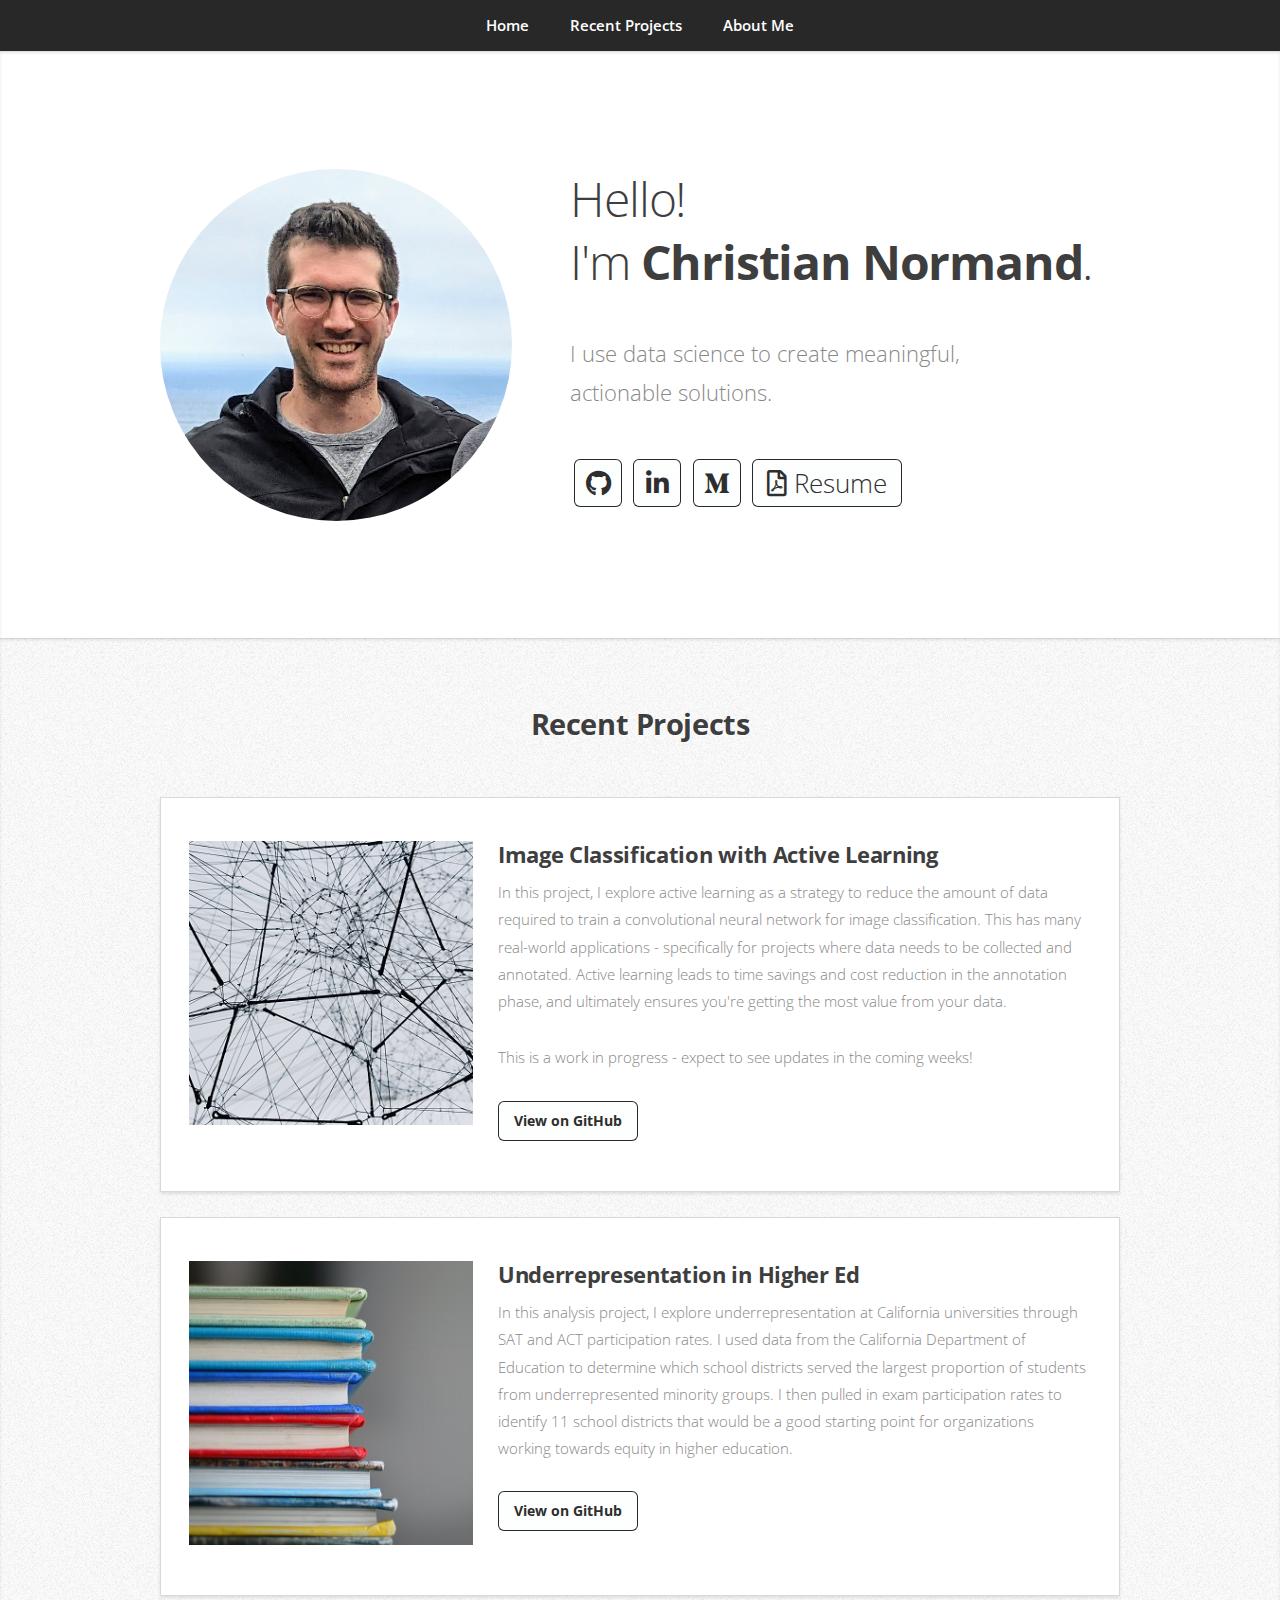
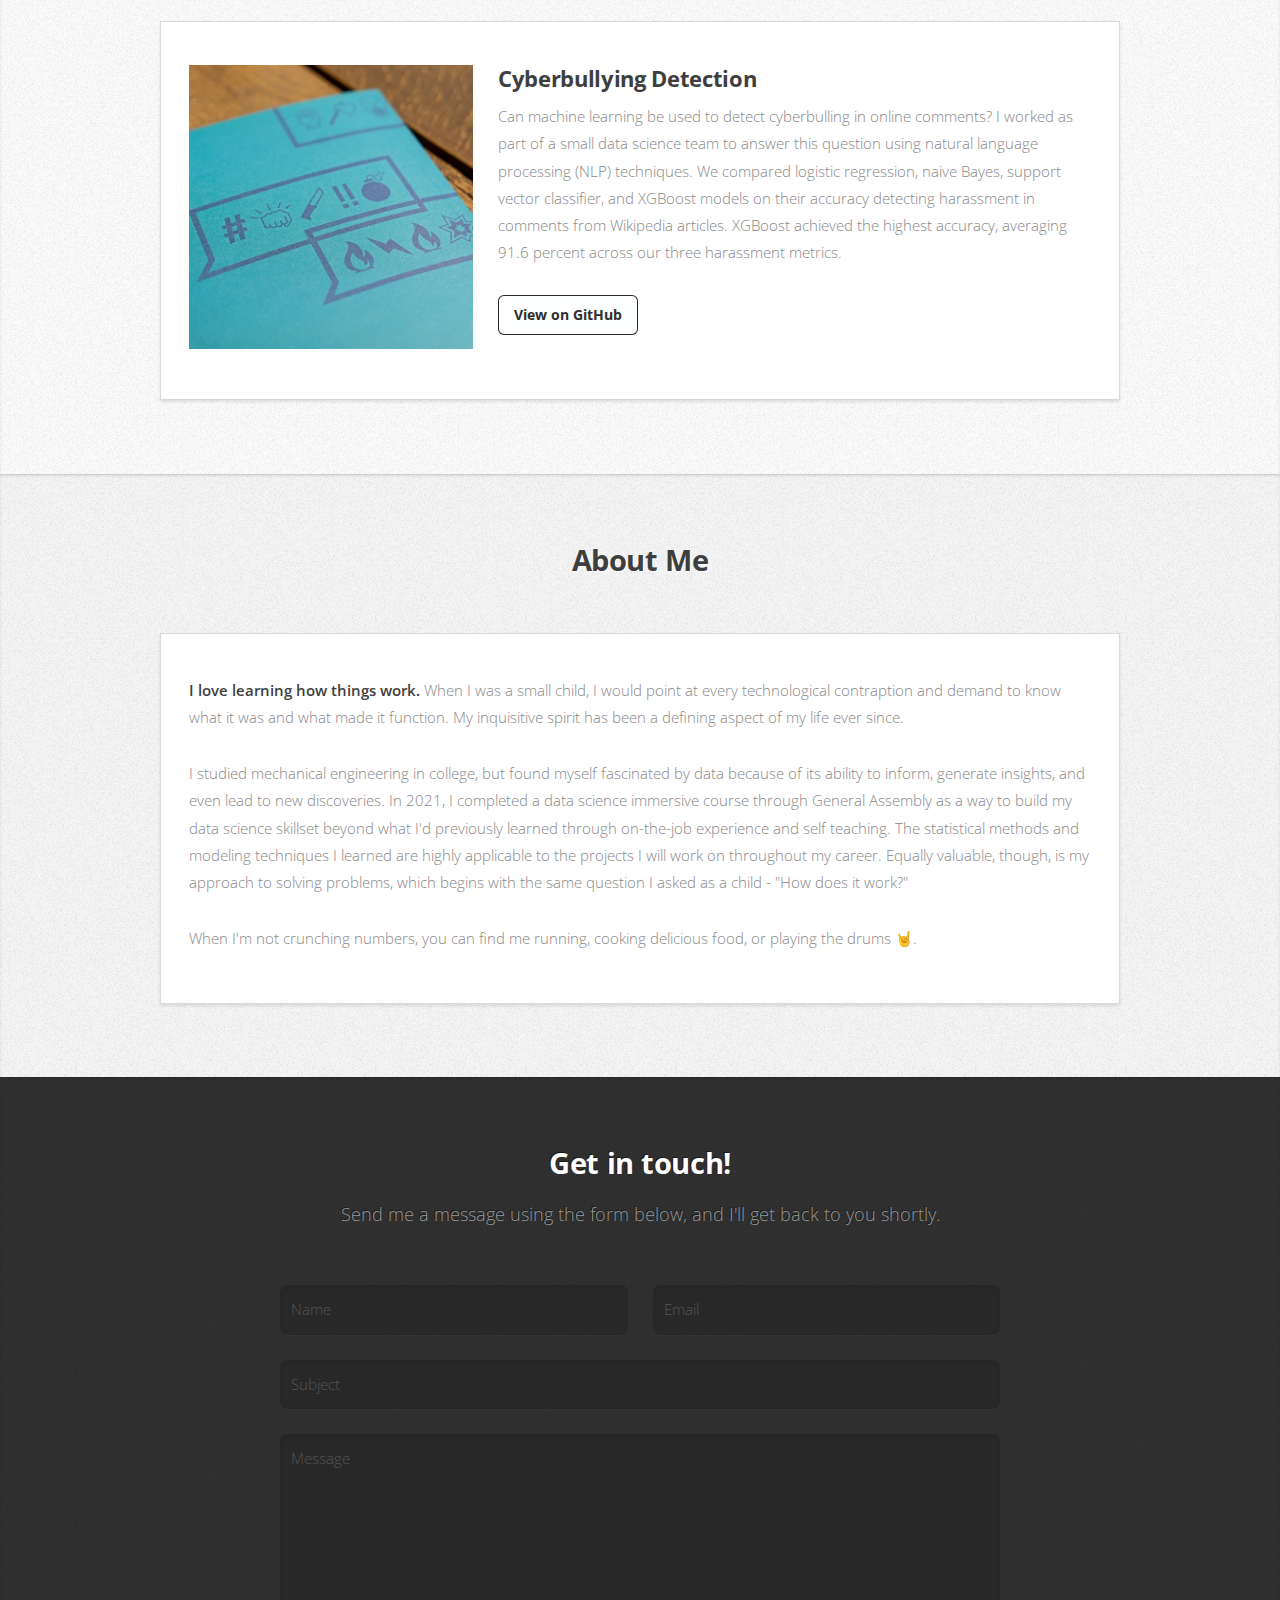
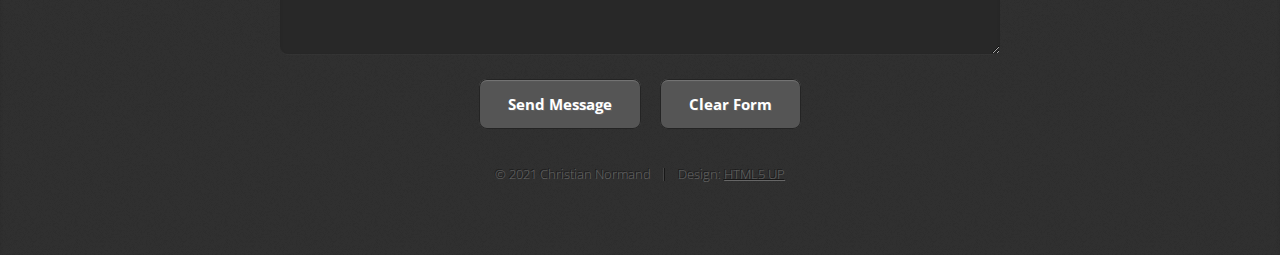
==== index.html @ b6decac0 "fixing link to cyberbullying project" ====
<!DOCTYPE HTML>
<!--
	Miniport by HTML5 UP
	html5up.net | @ajlkn
	Free for personal and commercial use under the CCA 3.0 license (html5up.net/license)
-->
<html>
	<head>
		<title>Welcome! - Christian Normand</title>
		<meta charset="utf-8" />
		<meta name="viewport" content="width=device-width, initial-scale=1, user-scalable=no" />
		<link rel="stylesheet" href="assets/css/main.css" />
	</head>
	<body class="is-preload">

		<!-- Nav -->
			<nav id="nav">
				<ul class="container">
					<li><a href="#top">Home</a></li>
					<li><a href="#work">Recent Projects</a></li>
					<li><a href="#about">About Me</a></li>
					<!-- <li><a href="#contact">Contact</a></li> -->
				</ul>
			</nav>

		<!-- Home -->
			<article id="top" class="wrapper style1">
				<div class="container">
					<div class="row">
						<div class="col-4 col-5-large col-12-medium">
							<span class="image fit"><img src="images/profile_pic.jpg" alt="profile picture" /></span>
						</div>
						<div class="col-8 col-7-large col-12-medium">
							<header>
								<h1>Hello!</h1>
								<h1>I'm <strong>Christian Normand</strong>.</h1>
							</header>
							<p>I use data science to create
								meaningful,<br>actionable solutions.
							</p>
							<ul class="social">
								<li><a href="https://github.com/ctnormand1" target="_blank" class="icon brands fa-github"><span class="label">GitHub</span></a></li>
								<li><a href="https://www.linkedin.com/in/cnormand/" target="_blank" class="icon brands fa-linkedin-in"><span class="label">LinkedIn</span></a></li>
								<li><a href="https://medium.com/@ctnormand1" target="_blank" class="icon brands fa-medium-m"><span class="label">medium</span></a></li>
								<li><a href="https://ctnormand1.github.io/resume.pdf" target="_blank" class="button2" style="width: 150px"><i class="far fa-file-pdf"></i> Resume</a></li>
							</ul>
						</div>
					</div>
				</div>
			</article>

		<!-- Work -->



			<article id="work" class="wrapper style2">
				<div class="container">
					<header>
						<h2>Recent Projects</h2>
					</header>

					<div class="row aln-center">

						<div class="col-12 col-12-medium col-12-small">
							<section class="box style1">
								<div class="row">
									<div class="col-4 col-4-large col-4-medium col-12-small">
										<span class="image fit"><img src="images/metal_network.jpg" alt="network" /></span>
									</div>
									<div class="col-8 col-8-large col-8-medium col-12-small" style="text-align: left;">
										<h3>Image Classification with Active Learning</h3>

										<p>
											In this project, I explore active learning as a strategy
											to reduce the amount of data required to train a
											convolutional neural network for image classification.
											This has many real-world applications - specifically
											for projects where data needs to be collected and
											annotated. Active learning leads to time savings and
											cost reduction in the annotation phase, and ultimately
											ensures you're getting the most value from your data.
										</p>
										<p>
											This is a work in progress - expect to see updates in
											the coming weeks!
										</p>
										<a href="https://github.com/ctnormand1/active_learning_demonstration" target="_blank" class="button3">
											View on GitHub
										</a>
									</div>
								</div>
							</section>
						</div>

						<div class="col-12 col-12-medium col-12-small">
							<section class="box style1">
								<div class="row">
									<div class="col-4 col-4-large col-4-medium col-12-small">
										<span class="image fit"><img src="images/books.jpg" alt="books" /></span>
									</div>
									<div class="col-8 col-8-large col-8-medium col-12-small" style="text-align: left;">
										<h3>Underrepresentation in Higher Ed</h3>
										<p>
											In this analysis project, I explore underrepresentation
											at California universities through SAT and ACT participation
											rates. I used data from the California Department of Education
											to determine which school districts served the largest
											proportion of students from underrepresented minority
											groups. I then pulled in exam participation rates to identify
											11 school districts that would be a good starting point for
											organizations working towards equity in higher education.
										</p>
										<a href="https://github.com/ctnormand1/standardized_test_analysis" target="_blank" class="button3">
											View on GitHub
										</a>
									</div>
								</div>
							</section>
						</div>

						<div class="col-12 col-12-medium col-12-small">
							<section class="box style1">
								<div class="row">
									<div class="col-4 col-4-large col-4-medium col-12-small">
										<span class="image fit"><img src="images/cyber_bullying.jpg" alt="cyberbullying" /></span>
									</div>
									<div class="col-8 col-8-large col-8-medium col-12-small" style="text-align: left;">
										<h3>Cyberbullying Detection</h3>
										<p>
											Can machine learning be used to detect cyberbulling
											in online comments? I worked as part of
											a small data science team to answer this question using
											natural language processing (NLP) techniques. We
											compared logistic regression, naive Bayes, support
											vector classifier, and XGBoost models on their
											accuracy detecting harassment in comments
											from Wikipedia articles. XGBoost achieved the highest
											accuracy, averaging 91.6 percent across our three
											harassment metrics.
										</p>
										<a href="https://github.com/ctnormand1/cyber_bullying_detection" target="_blank" class="button3">
											View on GitHub
										</a>
									</div>
								</div>
							</section>
						</div>

					</div>
			</article>

		<!-- Portfolio -->
			<article id="about" class="wrapper style3">
				<div class="container">
					<header>
						<h2>About Me</h2>
					</header>
					<div class="row aln-center">
						<div class="col-12 col-12-medium col-12-small">
							<section class="box style1">
								<p style="text-align: left">
									<strong>I love learning how things work.</strong> When I was a small child, I
									would point at every technological contraption and demand to
									know what it was and what made it function. My inquisitive
									spirit has been a defining aspect of my life ever since.
								</p>
								<p style="text-align: left">
									I
									studied mechanical engineering in college, but found myself
									fascinated by data because of its ability to inform, generate
									insights, and even lead to new discoveries. In 2021,
									I completed a data science immersive course through General
									Assembly as a way to build my data science skillset
									beyond what I'd previously learned through on-the-job
									experience and self teaching. The statistical methods and
									modeling techniques I learned are highly applicable to the projects I will work on throughout
									my career. Equally valuable, though, is my approach to solving
									problems, which begins with the same question I asked as a child - "How does it work?"
								</p>
								<p style="text-align: left">
									When I'm not crunching numbers, you can find me running,
									cooking delicious food, or playing the drums &#x1F918;.
								</p>


							</section>
						</div>
				</div>
			</article>

		<!-- Contact -->
			<article id="contact" class="wrapper style4">
				<div class="container medium">
					<header>
						<h2>Get in touch!</h2>
						<p>Send me a message using the form below, and I'll get back to you
						shortly.</p>
					</header>
					<div class="row">
						<div class="col-12">
							<form method="POST" action="https://formspree.io/f/mqkwwrpa">
								<div class="row">
									<div class="col-6 col-12-small">
										<input type="text" name="name" id="name" placeholder="Name" />
									</div>
									<div class="col-6 col-12-small">
										<input type="text" name="email" id="email" placeholder="Email" />
									</div>
									<div class="col-12">
										<input type="text" name="subject" id="subject" placeholder="Subject" />
									</div>
									<div class="col-12">
										<textarea name="message" id="message" placeholder="Message"></textarea>
									</div>
									<div class="col-12">
										<ul class="actions">
											<li><input type="submit" value="Send Message" class="alt"/></li>
											<li><input type="reset" value="Clear Form" class="alt"/></li>
										</ul>
									</div>
								</div>
							</form>
						</div>
					</div>

					<footer>
						<ul id="copyright">
							<li>&copy; 2021 Christian Normand</li><li>Design: <a href="http://html5up.net">HTML5 UP</a></li>
						</ul>
					</footer>

			</article>

		<!-- Scripts -->
			<script src="assets/js/jquery.min.js"></script>
			<script src="assets/js/jquery.scrolly.min.js"></script>
			<script src="assets/js/browser.min.js"></script>
			<script src="assets/js/breakpoints.min.js"></script>
			<script src="assets/js/util.js"></script>
			<script src="assets/js/main.js"></script>

	</body>
</html>
---- assets/css/main.css ----
@import url("https://fonts.googleapis.com/css?family=Open+Sans:300,300italic,600,600italic,700");
@import url("fontawesome-all.min.css");

/*
	Miniport by HTML5 UP
	html5up.net | @ajlkn
	Free for personal and commercial use under the CCA 3.0 license (html5up.net/license)
*/

html, body, div, span, applet, object,
iframe, h1, h2, h3, h4, h5, h6, p, blockquote,
pre, a, abbr, acronym, address, big, cite,
code, del, dfn, em, img, ins, kbd, q, s, samp,
small, strike, strong, sub, sup, tt, var, b,
u, i, center, dl, dt, dd, ol, ul, li, fieldset,
form, label, legend, table, caption, tbody,
tfoot, thead, tr, th, td, article, aside,
canvas, details, embed, figure, figcaption,
footer, header, hgroup, menu, nav, output, ruby,
section, summary, time, mark, audio, video {
	margin: 0;
	/* padding: 10px; */
	border: 0;
	font-size: 100%;
	font: inherit;}

td {
	padding: 10px
}

article, aside, details, figcaption, figure,
footer, header, hgroup, menu, nav, section {
	display: block;}

body {
	line-height: 1;
}

ol, ul {
	list-style: none;
}

blockquote, q {
	quotes: none;
}

	blockquote:before, blockquote:after, q:before, q:after {
		content: '';
		content: none;
	}

table {
	border-collapse: collapse;
	border-spacing: 0;
}

body {
	-webkit-text-size-adjust: none;
}

mark {
	background-color: transparent;
	color: inherit;
}

input::-moz-focus-inner {
	border: 0;
	padding: 0;
}

input, select, textarea {
	-moz-appearance: none;
	-webkit-appearance: none;
	-ms-appearance: none;
	appearance: none;
}

/* Basic */

	html {
		box-sizing: border-box;
	}

	*, *:before, *:after {
		box-sizing: inherit;
	}

	body {
		padding-top: 3.5em;
	}

		body.is-preload *, body.is-preload *:before, body.is-preload *:after {
			-moz-animation: none !important;
			-webkit-animation: none !important;
			-ms-animation: none !important;
			animation: none !important;
			-moz-transition: none !important;
			-webkit-transition: none !important;
			-ms-transition: none !important;
			transition: none !important;
		}

	body, input, textarea, select {
		font-family: 'Open Sans', sans-serif;
		line-height: 1.85em;
		color: #888;
		font-weight: 300;
		font-size: 13pt;
	}

	a {
		-moz-transition: color .2s ease-in-out;
		-webkit-transition: color .2s ease-in-out;
		-ms-transition: color .2s ease-in-out;
		transition: color .2s ease-in-out;
		color: #43B3E0;
		text-decoration: underline;
	}

		a:hover {
			color: #43bff0 !important;
		}

		a img {
			border: 0;
		}

	b, strong {
		font-weight: 600;
		color: #3e3e3e;
	}

	i, em {
		font-style: italic;
	}

	sub {
		position: relative;
		top: 0.5em;
		font-size: 0.8em;
	}

	sup {
		position: relative;
		top: -0.5em;
		font-size: 0.8em;
	}

	blockquote {
		border-left: solid 0.75em #eee;
		padding: 1em 0 1em 1.5em;
		font-style: italic;
	}

	h1, h2, h3, h4, h5, h6 {
		color: #3e3e3e;
		margin: 0 0 0.75em 0;
	}

	h1 a, h2 a, h3 a, h4 a, h5 a, h6 a {
		text-decoration: none;
		color: inherit;
	}

	h2, h3, h4, h5, h6 {
		font-weight: 700;
	}

	h1 {
		font-size: 3.25em;
		letter-spacing: -0.025em;
		font-weight: 300;
	}

		h1 strong {
			font-weight: 700;
		}

	h2 {
		font-size: 2em;
		letter-spacing: -0.015em;
	}

	h3 {
		font-size: 1.5em;
		letter-spacing: -0.015em;
	}

	em, i {
		font-style: italic;
	}

	br.clear {
		clear: both;
	}

	hr {
		border: 0;
		border-top: solid 1px #444;
		border-top-color: rgba(0, 0, 0, 0.35);
		box-shadow: 0px 1px 0px 0px rgba(255, 255, 255, 0.1);
		height: 1px;
		margin: 3em 0;
	}

	p, ul, ol, dl, table {
		margin-bottom: 2em;
	}

	header {
		margin: 0 0 3em 0;
	}

		header > p {
			font-size: 1.25em;
			margin: 0;
		}

	footer {
		margin: 3em 0 0 0;
	}

		footer > p {
			font-size: 1.25em;
		}

/* Container */

	.container {
		margin: 0 auto;
		max-width: calc(100% - 50px);
		width: 1200px;
	}

		.container.medium {
			width: 900px;
		}

		@media screen and (max-width: 1680px) {

			.container {
				width: 1200px;
			}

				.container.medium {
					width: 900px;
				}

		}

		@media screen and (max-width: 1280px) {

			.container {
				width: 960px;
			}

				.container.medium {
					width: 720px;
				}

		}

		@media screen and (max-width: 980px) {

			.container {
				width: 100%;
			}

				.container.medium {
					width: 75%;
				}

		}

		@media screen and (max-width: 736px) {

			.container {
				width: 100%;
				max-width: calc(100% - 30px);
			}

				.container.medium {
					width: 100%;
				}

		}

/* Row */

	.row {
		display: flex;
		flex-wrap: wrap;
		box-sizing: border-box;
		align-items: stretch;
	}

		.row > * {
			box-sizing: border-box;
		}

		.row.gtr-uniform > * > :last-child {
			margin-bottom: 0;
		}

		.row.aln-left {
			justify-content: flex-start;
		}

		.row.aln-center {
			justify-content: center;
		}

		.row.aln-right {
			justify-content: flex-end;
		}

		.row.aln-top {
			align-items: flex-start;
		}

		.row.aln-middle {
			align-items: center;
		}

		.row.aln-bottom {
			align-items: flex-end;
		}

		.row > .imp {
			order: -1;
		}

		.row > .col-1 {
			width: 8.33333%;
		}

		.row > .off-1 {
			margin-left: 8.33333%;
		}

		.row > .col-2 {
			width: 16.66667%;
		}

		.row > .off-2 {
			margin-left: 16.66667%;
		}

		.row > .col-3 {
			width: 25%;
		}

		.row > .off-3 {
			margin-left: 25%;
		}

		.row > .col-4 {
			width: 33.33333%;
		}

		.row > .off-4 {
			margin-left: 33.33333%;
		}

		.row > .col-5 {
			width: 41.66667%;
		}

		.row > .off-5 {
			margin-left: 41.66667%;
		}

		.row > .col-6 {
			width: 50%;
		}

		.row > .off-6 {
			margin-left: 50%;
		}

		.row > .col-7 {
			width: 58.33333%;
		}

		.row > .off-7 {
			margin-left: 58.33333%;
		}

		.row > .col-8 {
			width: 66.66667%;
		}

		.row > .off-8 {
			margin-left: 66.66667%;
		}

		.row > .col-9 {
			width: 75%;
		}

		.row > .off-9 {
			margin-left: 75%;
		}

		.row > .col-10 {
			width: 83.33333%;
		}

		.row > .off-10 {
			margin-left: 83.33333%;
		}

		.row > .col-11 {
			width: 91.66667%;
		}

		.row > .off-11 {
			margin-left: 91.66667%;
		}

		.row > .col-12 {
			width: 100%;
		}

		.row > .off-12 {
			margin-left: 100%;
		}

		.row.gtr-0 {
			margin-top: 0px;
			margin-left: 0px;
		}

			.row.gtr-0 > * {
				padding: 0px 0 0 0px;
			}

			.row.gtr-0.gtr-uniform {
				margin-top: 0px;
			}

				.row.gtr-0.gtr-uniform > * {
					padding-top: 0px;
				}

		.row.gtr-25 {
			margin-top: -6.25px;
			margin-left: -6.25px;
		}

			.row.gtr-25 > * {
				padding: 6.25px 0 0 6.25px;
			}

			.row.gtr-25.gtr-uniform {
				margin-top: -6.25px;
			}

				.row.gtr-25.gtr-uniform > * {
					padding-top: 6.25px;
				}

		.row.gtr-50 {
			margin-top: -12.5px;
			margin-left: -12.5px;
		}

			.row.gtr-50 > * {
				padding: 12.5px 0 0 12.5px;
			}

			.row.gtr-50.gtr-uniform {
				margin-top: -12.5px;
			}

				.row.gtr-50.gtr-uniform > * {
					padding-top: 12.5px;
				}

		.row {
			margin-top: -25px;
			margin-left: -25px;
		}

			.row > * {
				padding: 25px 0 0 25px;
			}

			.row.gtr-uniform {
				margin-top: -25px;
			}

				.row.gtr-uniform > * {
					padding-top: 25px;
				}

		.row.gtr-150 {
			margin-top: -37.5px;
			margin-left: -37.5px;
		}

			.row.gtr-150 > * {
				padding: 37.5px 0 0 37.5px;
			}

			.row.gtr-150.gtr-uniform {
				margin-top: -37.5px;
			}

				.row.gtr-150.gtr-uniform > * {
					padding-top: 37.5px;
				}

		.row.gtr-200 {
			margin-top: -50px;
			margin-left: -50px;
		}

			.row.gtr-200 > * {
				padding: 50px 0 0 50px;
			}

			.row.gtr-200.gtr-uniform {
				margin-top: -50px;
			}

				.row.gtr-200.gtr-uniform > * {
					padding-top: 50px;
				}

		@media screen and (max-width: 1680px) {

			.row {
				display: flex;
				flex-wrap: wrap;
				box-sizing: border-box;
				align-items: stretch;
			}

				.row > * {
					box-sizing: border-box;
				}

				.row.gtr-uniform > * > :last-child {
					margin-bottom: 0;
				}

				.row.aln-left {
					justify-content: flex-start;
				}

				.row.aln-center {
					justify-content: center;
				}

				.row.aln-right {
					justify-content: flex-end;
				}

				.row.aln-top {
					align-items: flex-start;
				}

				.row.aln-middle {
					align-items: center;
				}

				.row.aln-bottom {
					align-items: flex-end;
				}

				.row > .imp-xlarge {
					order: -1;
				}

				.row > .col-1-xlarge {
					width: 8.33333%;
				}

				.row > .off-1-xlarge {
					margin-left: 8.33333%;
				}

				.row > .col-2-xlarge {
					width: 16.66667%;
				}

				.row > .off-2-xlarge {
					margin-left: 16.66667%;
				}

				.row > .col-3-xlarge {
					width: 25%;
				}

				.row > .off-3-xlarge {
					margin-left: 25%;
				}

				.row > .col-4-xlarge {
					width: 33.33333%;
				}

				.row > .off-4-xlarge {
					margin-left: 33.33333%;
				}

				.row > .col-5-xlarge {
					width: 41.66667%;
				}

				.row > .off-5-xlarge {
					margin-left: 41.66667%;
				}

				.row > .col-6-xlarge {
					width: 50%;
				}

				.row > .off-6-xlarge {
					margin-left: 50%;
				}

				.row > .col-7-xlarge {
					width: 58.33333%;
				}

				.row > .off-7-xlarge {
					margin-left: 58.33333%;
				}

				.row > .col-8-xlarge {
					width: 66.66667%;
				}

				.row > .off-8-xlarge {
					margin-left: 66.66667%;
				}

				.row > .col-9-xlarge {
					width: 75%;
				}

				.row > .off-9-xlarge {
					margin-left: 75%;
				}

				.row > .col-10-xlarge {
					width: 83.33333%;
				}

				.row > .off-10-xlarge {
					margin-left: 83.33333%;
				}

				.row > .col-11-xlarge {
					width: 91.66667%;
				}

				.row > .off-11-xlarge {
					margin-left: 91.66667%;
				}

				.row > .col-12-xlarge {
					width: 100%;
				}

				.row > .off-12-xlarge {
					margin-left: 100%;
				}

				.row.gtr-0 {
					margin-top: 0px;
					margin-left: 0px;
				}

					.row.gtr-0 > * {
						padding: 0px 0 0 0px;
					}

					.row.gtr-0.gtr-uniform {
						margin-top: 0px;
					}

						.row.gtr-0.gtr-uniform > * {
							padding-top: 0px;
						}

				.row.gtr-25 {
					margin-top: -6.25px;
					margin-left: -6.25px;
				}

					.row.gtr-25 > * {
						padding: 6.25px 0 0 6.25px;
					}

					.row.gtr-25.gtr-uniform {
						margin-top: -6.25px;
					}

						.row.gtr-25.gtr-uniform > * {
							padding-top: 6.25px;
						}

				.row.gtr-50 {
					margin-top: -12.5px;
					margin-left: -12.5px;
				}

					.row.gtr-50 > * {
						padding: 12.5px 0 0 12.5px;
					}

					.row.gtr-50.gtr-uniform {
						margin-top: -12.5px;
					}

						.row.gtr-50.gtr-uniform > * {
							padding-top: 12.5px;
						}

				.row {
					margin-top: -25px;
					margin-left: -25px;
				}

					.row > * {
						padding: 25px 0 0 25px;
					}

					.row.gtr-uniform {
						margin-top: -25px;
					}

						.row.gtr-uniform > * {
							padding-top: 25px;
						}

				.row.gtr-150 {
					margin-top: -37.5px;
					margin-left: -37.5px;
				}

					.row.gtr-150 > * {
						padding: 37.5px 0 0 37.5px;
					}

					.row.gtr-150.gtr-uniform {
						margin-top: -37.5px;
					}

						.row.gtr-150.gtr-uniform > * {
							padding-top: 37.5px;
						}

				.row.gtr-200 {
					margin-top: -50px;
					margin-left: -50px;
				}

					.row.gtr-200 > * {
						padding: 50px 0 0 50px;
					}

					.row.gtr-200.gtr-uniform {
						margin-top: -50px;
					}

						.row.gtr-200.gtr-uniform > * {
							padding-top: 50px;
						}

		}

		@media screen and (max-width: 1280px) {

			.row {
				display: flex;
				flex-wrap: wrap;
				box-sizing: border-box;
				align-items: stretch;
			}

				.row > * {
					box-sizing: border-box;
				}

				.row.gtr-uniform > * > :last-child {
					margin-bottom: 0;
				}

				.row.aln-left {
					justify-content: flex-start;
				}

				.row.aln-center {
					justify-content: center;
				}

				.row.aln-right {
					justify-content: flex-end;
				}

				.row.aln-top {
					align-items: flex-start;
				}

				.row.aln-middle {
					align-items: center;
				}

				.row.aln-bottom {
					align-items: flex-end;
				}

				.row > .imp-large {
					order: -1;
				}

				.row > .col-1-large {
					width: 8.33333%;
				}

				.row > .off-1-large {
					margin-left: 8.33333%;
				}

				.row > .col-2-large {
					width: 16.66667%;
				}

				.row > .off-2-large {
					margin-left: 16.66667%;
				}

				.row > .col-3-large {
					width: 25%;
				}

				.row > .off-3-large {
					margin-left: 25%;
				}

				.row > .col-4-large {
					width: 33.33333%;
				}

				.row > .off-4-large {
					margin-left: 33.33333%;
				}

				.row > .col-5-large {
					width: 41.66667%;
				}

				.row > .off-5-large {
					margin-left: 41.66667%;
				}

				.row > .col-6-large {
					width: 50%;
				}

				.row > .off-6-large {
					margin-left: 50%;
				}

				.row > .col-7-large {
					width: 58.33333%;
				}

				.row > .off-7-large {
					margin-left: 58.33333%;
				}

				.row > .col-8-large {
					width: 66.66667%;
				}

				.row > .off-8-large {
					margin-left: 66.66667%;
				}

				.row > .col-9-large {
					width: 75%;
				}

				.row > .off-9-large {
					margin-left: 75%;
				}

				.row > .col-10-large {
					width: 83.33333%;
				}

				.row > .off-10-large {
					margin-left: 83.33333%;
				}

				.row > .col-11-large {
					width: 91.66667%;
				}

				.row > .off-11-large {
					margin-left: 91.66667%;
				}

				.row > .col-12-large {
					width: 100%;
				}

				.row > .off-12-large {
					margin-left: 100%;
				}

				.row.gtr-0 {
					margin-top: 0px;
					margin-left: 0px;
				}

					.row.gtr-0 > * {
						padding: 0px 0 0 0px;
					}

					.row.gtr-0.gtr-uniform {
						margin-top: 0px;
					}

						.row.gtr-0.gtr-uniform > * {
							padding-top: 0px;
						}

				.row.gtr-25 {
					margin-top: -6.25px;
					margin-left: -6.25px;
				}

					.row.gtr-25 > * {
						padding: 6.25px 0 0 6.25px;
					}

					.row.gtr-25.gtr-uniform {
						margin-top: -6.25px;
					}

						.row.gtr-25.gtr-uniform > * {
							padding-top: 6.25px;
						}

				.row.gtr-50 {
					margin-top: -12.5px;
					margin-left: -12.5px;
				}

					.row.gtr-50 > * {
						padding: 12.5px 0 0 12.5px;
					}

					.row.gtr-50.gtr-uniform {
						margin-top: -12.5px;
					}

						.row.gtr-50.gtr-uniform > * {
							padding-top: 12.5px;
						}

				.row {
					margin-top: -25px;
					margin-left: -25px;
				}

					.row > * {
						padding: 25px 0 0 25px;
					}

					.row.gtr-uniform {
						margin-top: -25px;
					}

						.row.gtr-uniform > * {
							padding-top: 25px;
						}

				.row.gtr-150 {
					margin-top: -37.5px;
					margin-left: -37.5px;
				}

					.row.gtr-150 > * {
						padding: 37.5px 0 0 37.5px;
					}

					.row.gtr-150.gtr-uniform {
						margin-top: -37.5px;
					}

						.row.gtr-150.gtr-uniform > * {
							padding-top: 37.5px;
						}

				.row.gtr-200 {
					margin-top: -50px;
					margin-left: -50px;
				}

					.row.gtr-200 > * {
						padding: 50px 0 0 50px;
					}

					.row.gtr-200.gtr-uniform {
						margin-top: -50px;
					}

						.row.gtr-200.gtr-uniform > * {
							padding-top: 50px;
						}

		}

		@media screen and (max-width: 980px) {

			.row {
				display: flex;
				flex-wrap: wrap;
				box-sizing: border-box;
				align-items: stretch;
			}

				.row > * {
					box-sizing: border-box;
				}

				.row.gtr-uniform > * > :last-child {
					margin-bottom: 0;
				}

				.row.aln-left {
					justify-content: flex-start;
				}

				.row.aln-center {
					justify-content: center;
				}

				.row.aln-right {
					justify-content: flex-end;
				}

				.row.aln-top {
					align-items: flex-start;
				}

				.row.aln-middle {
					align-items: center;
				}

				.row.aln-bottom {
					align-items: flex-end;
				}

				.row > .imp-medium {
					order: -1;
				}

				.row > .col-1-medium {
					width: 8.33333%;
				}

				.row > .off-1-medium {
					margin-left: 8.33333%;
				}

				.row > .col-2-medium {
					width: 16.66667%;
				}

				.row > .off-2-medium {
					margin-left: 16.66667%;
				}

				.row > .col-3-medium {
					width: 25%;
				}

				.row > .off-3-medium {
					margin-left: 25%;
				}

				.row > .col-4-medium {
					width: 33.33333%;
				}

				.row > .off-4-medium {
					margin-left: 33.33333%;
				}

				.row > .col-5-medium {
					width: 41.66667%;
				}

				.row > .off-5-medium {
					margin-left: 41.66667%;
				}

				.row > .col-6-medium {
					width: 50%;
				}

				.row > .off-6-medium {
					margin-left: 50%;
				}

				.row > .col-7-medium {
					width: 58.33333%;
				}

				.row > .off-7-medium {
					margin-left: 58.33333%;
				}

				.row > .col-8-medium {
					width: 66.66667%;
				}

				.row > .off-8-medium {
					margin-left: 66.66667%;
				}

				.row > .col-9-medium {
					width: 75%;
				}

				.row > .off-9-medium {
					margin-left: 75%;
				}

				.row > .col-10-medium {
					width: 83.33333%;
				}

				.row > .off-10-medium {
					margin-left: 83.33333%;
				}

				.row > .col-11-medium {
					width: 91.66667%;
				}

				.row > .off-11-medium {
					margin-left: 91.66667%;
				}

				.row > .col-12-medium {
					width: 100%;
				}

				.row > .off-12-medium {
					margin-left: 100%;
				}

				.row.gtr-0 {
					margin-top: 0px;
					margin-left: 0px;
				}

					.row.gtr-0 > * {
						padding: 0px 0 0 0px;
					}

					.row.gtr-0.gtr-uniform {
						margin-top: 0px;
					}

						.row.gtr-0.gtr-uniform > * {
							padding-top: 0px;
						}

				.row.gtr-25 {
					margin-top: -6.25px;
					margin-left: -6.25px;
				}

					.row.gtr-25 > * {
						padding: 6.25px 0 0 6.25px;
					}

					.row.gtr-25.gtr-uniform {
						margin-top: -6.25px;
					}

						.row.gtr-25.gtr-uniform > * {
							padding-top: 6.25px;
						}

				.row.gtr-50 {
					margin-top: -12.5px;
					margin-left: -12.5px;
				}

					.row.gtr-50 > * {
						padding: 12.5px 0 0 12.5px;
					}

					.row.gtr-50.gtr-uniform {
						margin-top: -12.5px;
					}

						.row.gtr-50.gtr-uniform > * {
							padding-top: 12.5px;
						}

				.row {
					margin-top: -25px;
					margin-left: -25px;
				}

					.row > * {
						padding: 25px 0 0 25px;
					}

					.row.gtr-uniform {
						margin-top: -25px;
					}

						.row.gtr-uniform > * {
							padding-top: 25px;
						}

				.row.gtr-150 {
					margin-top: -37.5px;
					margin-left: -37.5px;
				}

					.row.gtr-150 > * {
						padding: 37.5px 0 0 37.5px;
					}

					.row.gtr-150.gtr-uniform {
						margin-top: -37.5px;
					}

						.row.gtr-150.gtr-uniform > * {
							padding-top: 37.5px;
						}

				.row.gtr-200 {
					margin-top: -50px;
					margin-left: -50px;
				}

					.row.gtr-200 > * {
						padding: 50px 0 0 50px;
					}

					.row.gtr-200.gtr-uniform {
						margin-top: -50px;
					}

						.row.gtr-200.gtr-uniform > * {
							padding-top: 50px;
						}

		}

		@media screen and (max-width: 736px) {

			.row {
				display: flex;
				flex-wrap: wrap;
				box-sizing: border-box;
				align-items: stretch;
			}

				.row > * {
					box-sizing: border-box;
				}

				.row.gtr-uniform > * > :last-child {
					margin-bottom: 0;
				}

				.row.aln-left {
					justify-content: flex-start;
				}

				.row.aln-center {
					justify-content: center;
				}

				.row.aln-right {
					justify-content: flex-end;
				}

				.row.aln-top {
					align-items: flex-start;
				}

				.row.aln-middle {
					align-items: center;
				}

				.row.aln-bottom {
					align-items: flex-end;
				}

				.row > .imp-small {
					order: -1;
				}

				.row > .col-1-small {
					width: 8.33333%;
				}

				.row > .off-1-small {
					margin-left: 8.33333%;
				}

				.row > .col-2-small {
					width: 16.66667%;
				}

				.row > .off-2-small {
					margin-left: 16.66667%;
				}

				.row > .col-3-small {
					width: 25%;
				}

				.row > .off-3-small {
					margin-left: 25%;
				}

				.row > .col-4-small {
					width: 33.33333%;
				}

				.row > .off-4-small {
					margin-left: 33.33333%;
				}

				.row > .col-5-small {
					width: 41.66667%;
				}

				.row > .off-5-small {
					margin-left: 41.66667%;
				}

				.row > .col-6-small {
					width: 50%;
				}

				.row > .off-6-small {
					margin-left: 50%;
				}

				.row > .col-7-small {
					width: 58.33333%;
				}

				.row > .off-7-small {
					margin-left: 58.33333%;
				}

				.row > .col-8-small {
					width: 66.66667%;
				}

				.row > .off-8-small {
					margin-left: 66.66667%;
				}

				.row > .col-9-small {
					width: 75%;
				}

				.row > .off-9-small {
					margin-left: 75%;
				}

				.row > .col-10-small {
					width: 83.33333%;
				}

				.row > .off-10-small {
					margin-left: 83.33333%;
				}

				.row > .col-11-small {
					width: 91.66667%;
				}

				.row > .off-11-small {
					margin-left: 91.66667%;
				}

				.row > .col-12-small {
					width: 100%;
				}

				.row > .off-12-small {
					margin-left: 100%;
				}

				.row.gtr-0 {
					margin-top: 0px;
					margin-left: 0px;
				}

					.row.gtr-0 > * {
						padding: 0px 0 0 0px;
					}

					.row.gtr-0.gtr-uniform {
						margin-top: 0px;
					}

						.row.gtr-0.gtr-uniform > * {
							padding-top: 0px;
						}

				.row.gtr-25 {
					margin-top: -3.75px;
					margin-left: -3.75px;
				}

					.row.gtr-25 > * {
						padding: 3.75px 0 0 3.75px;
					}

					.row.gtr-25.gtr-uniform {
						margin-top: -3.75px;
					}

						.row.gtr-25.gtr-uniform > * {
							padding-top: 3.75px;
						}

				.row.gtr-50 {
					margin-top: -7.5px;
					margin-left: -7.5px;
				}

					.row.gtr-50 > * {
						padding: 7.5px 0 0 7.5px;
					}

					.row.gtr-50.gtr-uniform {
						margin-top: -7.5px;
					}

						.row.gtr-50.gtr-uniform > * {
							padding-top: 7.5px;
						}

				.row {
					margin-top: -15px;
					margin-left: -15px;
				}

					.row > * {
						padding: 15px 0 0 15px;
					}

					.row.gtr-uniform {
						margin-top: -15px;
					}

						.row.gtr-uniform > * {
							padding-top: 15px;
						}

				.row.gtr-150 {
					margin-top: -22.5px;
					margin-left: -22.5px;
				}

					.row.gtr-150 > * {
						padding: 22.5px 0 0 22.5px;
					}

					.row.gtr-150.gtr-uniform {
						margin-top: -22.5px;
					}

						.row.gtr-150.gtr-uniform > * {
							padding-top: 22.5px;
						}

				.row.gtr-200 {
					margin-top: -30px;
					margin-left: -30px;
				}

					.row.gtr-200 > * {
						padding: 30px 0 0 30px;
					}

					.row.gtr-200.gtr-uniform {
						margin-top: -30px;
					}

						.row.gtr-200.gtr-uniform > * {
							padding-top: 30px;
						}

		}

/* Form */

	form label {
		color: #3e3e3e;
		font-weight: 700;
		display: block;
		margin: 0 0 0.5em 0;
	}

	form input[type=text],
	form input[type=email],
	form input[type=password],
	form select,
	form textarea {
		-moz-transition: background .2s ease-in-out, box-shadow .2s ease-in-out;
		-webkit-transition: background .2s ease-in-out, box-shadow .2s ease-in-out;
		-ms-transition: background .2s ease-in-out, box-shadow .2s ease-in-out;
		transition: background .2s ease-in-out, box-shadow .2s ease-in-out;
		-webkit-appearance: none;
		display: block;
		border: 0;
		padding: 0.75em;
		font-size: 1em;
		border-radius: 8px;
		border: solid 1px #ddd;
		background: #fff;
		color: #bbb;
		box-shadow: inset 0px 2px 3px 1px rgba(0, 0, 0, 0.05), 0px 1px 0px 0px rgba(255, 255, 255, 0.025);
		width: 100%;
	}

		form input[type=text]:focus,
		form input[type=email]:focus,
		form input[type=password]:focus,
		form select:focus,
		form textarea:focus {
			background: #fafafa;
			box-shadow: inset 0px 2px 5px 0px rgba(0, 0, 0, 0.05), 0px 1px 0px 0px rgba(255, 255, 255, 0.025), inset 0px 0px 2px 1px #43bff0;
		}

	form textarea {
		height: 15em;
	}

	form .actions:last-child {
		margin-bottom: 0;
	}

	form ::-webkit-input-placeholder {
		color: #555 !important;
	}

	form :-moz-placeholder {
		color: #555 !important;
	}

	form ::-moz-placeholder {
		color: #555 !important;
	}

	form :-ms-input-placeholder {
		color: #555 !important;
	}

	form ::-moz-focus-inner {
		border: 0;
	}

/* Tables */

	table {
		width: 100%;
	}

		table.default {
			width: 100%;
		}

			table.default tr {
				border-top: solid 1px #eee;
				vertical-align: top;
			}

				table.default tr:first-child {
					border-top: 0;
				}

			table.default td {
				padding: 0.5em 1em 0.5em 1em;
				vertical-align: top;
			}

			table.default th {
				text-align: left;
				vertical-align: top;
				padding: 0.5em 1em 0.5em 1em;
				font-weight: 600;
				margin: 0 0 1em 0;
			}

			table.default thead {
				background: #4f4f4f;
				color: #fff;
			}

/* Section/Article */

	section, article {
	}

	section > :last-child,
	article > :last-child,
	section:last-child,
	article:last-child {
		margin-bottom: 0;
	}

/* Image */

	.image {
		display: inline-block;
		position: relative;
	}

		.image img {
			display: block;
			width: 100%;
		}

		.image.fit {
			display: block;
			width: 100%;
		}

		.image.featured {
			display: block;
			width: 100%;
			margin: 0 0 2em 0;
		}

		.image.left {
			float: left;
			margin: 0 2em 2em 0;
		}

		.image.centered {
			display: block;
			margin: 0 0 2em 0;
		}

			.image.centered img {
				margin: 0 auto;
				width: auto;
			}

/* Button */

	input[type="button"],
	input[type="submit"],
	input[type="reset"],
	button,
	.button {
		/* background-image: url("images/bg.png"), -moz-linear-gradient(top, rgba(0, 0, 0, 0), rgba(0, 0, 0, 0.2));
		background-image: url("images/bg.png"), -webkit-linear-gradient(top, rgba(0, 0, 0, 0), rgba(0, 0, 0, 0.2));
		background-image: url("images/bg.png"), -ms-linear-gradient(top, rgba(0, 0, 0, 0), rgba(0, 0, 0, 0.2));
		background-image: url("images/bg.png"), linear-gradient(top, rgba(0, 0, 0, 0), rgba(0, 0, 0, 0.2)); */
		-moz-transition: background-color .2s ease-in-out;
		-webkit-transition: background-color .2s ease-in-out;
		-ms-transition: background-color .2s ease-in-out;
		transition: background-color .2s ease-in-out;
		-webkit-appearance: none;
		position: relative;
		display: inline-block;
		color: #2E2E2E !important;
		text-decoration: none;
		font-weight: 700;
		border: 0;
		outline: 0;
		cursor: pointer;
		border-radius: 8px;
		text-shadow: 1px 1px 0px rgba(255, 255, 255, 0.1);
		overflow: hidden;
		box-shadow: inset 0px 0px 0px 1px rgba(0, 0, 0, 0.5), inset 0px 1px 1px 0px rgba(255, 255, 255, 0.75);
		background-color: #fdfefe;
		padding: 0em 2.0em 0em 2.0em;
		font-size: 1em;
		max-width: 200px;
		/* width: 130px; */
		height: 50px;
		line-height: 50px;
	}


	.button2 {
		-moz-transition: background-color .2s ease-in-out;
		-webkit-transition: background-color .2s ease-in-out;
		-ms-transition: background-color .2s ease-in-out;
		transition: background-color .2s ease-in-out;
		background-color: #fdfefe;
		border-radius: 6px;
		box-shadow: inset 0px 0px 0px 1px #282828, inset 0px 2px 1px 0px rgba(255, 255, 255, 0.1);
		color: #2E2E2E !important;
		display: block;
		font-size: 26px;
		height: 48px;
		line-height: 48px;
		text-align: center;
		outline: 0;
		overflow: hidden;
		text-shadow: 1px 1px 0px rgba(255, 255, 255, 0.1);
		width: 200px;
	}

	.button3 {
		/* -moz-transition: top .2s ease-in-out;
		-webkit-transition: top .2s ease-in-out;
		-ms-transition: top .2s ease-in-out;
		transition: top .2s ease-in-out; */
		background-color: #fdfefe;
		border-radius: 6px;
		box-shadow: inset 0px 0px 0px 1px #282828, inset 0px 2px 1px 0px rgba(255, 255, 255, 0.1);
		color: #2E2E2E !important;
		display: block;
		font-size: 14px;
		height: 40px;
		line-height: 40px;
		text-align: center;
		outline: 0;
		overflow: hidden;
		text-shadow: 1px 1px 0px rgba(255, 255, 255, 0.1);
		width: 140px;
		text-decoration: none;
		font-weight: 700;
	}

		input[type="button"]:hover,
		input[type="submit"]:hover,
		input[type="reset"]:hover,
		button:hover,
		.button:hover {
			/* background-color: inherit; */
			background-color: #cecece;
			color: #2E2E2E !important;
			/* top: -5px; */
		}

		.button2:hover {
			/* background-color: inherit; */
			/* background-color: #43bff0; */
			color: #2E2E2E !important;
		}

		.button3:hover {
			/* background-color: inherit; */
			/* background-color: #43bff0; */
			color: #2E2E2E !important;
			top: -5px;
		}

		input[type="button"]:active,
		input[type="submit"]:active,
		input[type="reset"]:active,
		button:active,
		.button:active {
			background-color: #4B4B4B;
			top: 1px;
		}

		input[type="button"].large,
		input[type="submit"].large,
		input[type="reset"].large,
		button.large,
		.button.large {
			font-size: 1.5em;
			letter-spacing: -0.025em;
		}

		input[type="button"].alt,
		input[type="submit"].alt,
		input[type="reset"].alt,
		button.alt,
		.button.alt {
			color: #fff !important;
			background-color: #555;
			box-shadow: inset 0px 0px 0px 1px #242424, inset 0px 2px 1px 0px rgba(255, 255, 255, 0.2);
		}

			input[type="button"].alt:hover,
			input[type="submit"].alt:hover,
			input[type="reset"].alt:hover,
			button.alt:hover,
			.button.alt:hover {
				background-color: #4f4f4f;
				color: #fff !important;
			}

			input[type="button"].alt:active,
			input[type="submit"].alt:active,
			input[type="reset"].alt:active,
			button.alt:active,
			.button.alt:active {
				background-color: #3f3f3f;
			}

/* List */

	ul {
		list-style: disc;
		padding-left: 1em;
	}

		ul li {
			padding-left: 0.5em;
		}

	ol {
		list-style: decimal;
		padding-left: 1.25em;
	}

		ol li {
			padding-left: 0.25em;
		}

/* Social */

	ul.social {
		cursor: default;
		margin: 0;
		list-style: none;
		padding-left: 0;
	}

		ul.social li {
			position: relative;
			display: inline-block;
			margin: 0.25em;
			top: 0;
			padding-left: 0;
		}

			ul.social li a {
				-moz-transition: top .2s ease-in-out;
				-webkit-transition: top .2s ease-in-out;
				-ms-transition: top .2s ease-in-out;
				transition: top .2s ease-in-out;
				display: block;
				height: 48px;
				border-radius: 6px;
				top: 0;
				position: relative;
				width: 48px;
			}


		ul.social li a:link {
			text-decoration: none;


		}
				ul.social li a:before {
					/* background-image: url("images/bg.png"), -moz-linear-gradient(top, rgba(0, 0, 0, 0), rgba(0, 0, 0, 0.2));
					background-image: url("images/bg.png"), -webkit-linear-gradient(top, rgba(0, 0, 0, 0), rgba(0, 0, 0, 0.2));
					background-image: url("images/bg.png"), -ms-linear-gradient(top, rgba(0, 0, 0, 0), rgba(0, 0, 0, 0.2));
					background-image: url("images/bg.png"), linear-gradient(top, rgba(0, 0, 0, 0), rgba(0, 0, 0, 0.2)); */
					-moz-transition: background-color .2s ease-in-out;
					-webkit-transition: background-color .2s ease-in-out;
					-ms-transition: background-color .2s ease-in-out;
					transition: background-color .2s ease-in-out;
					background-color: #fdfefe;
					border-radius: 6px;
					box-shadow: inset 0px 0px 0px 1px #282828, inset 0px 2px 1px 0px rgba(255, 255, 255, 0.1);
					color: #2E2E2E !important;
					display: block;
					font-size: 26px;
					height: 48px;
					line-height: 48px;
					text-align: center;
					outline: 0;
					overflow: hidden;
					text-shadow: 1px 1px 0px rgba(255, 255, 255, 0.1);
					width: 48px;
				}

				ul.social li b {
					-moz-transition: top .2s ease-in-out;
					-webkit-transition: top .2s ease-in-out;
					-ms-transition: top .2s ease-in-out;
					transition: top .2s ease-in-out;
					display: block;
					width: 170px;
					height: 48px;
					border-radius: 6px;
					top: 0;
					position: relative;
				}

					ul.social li b:before {
						/* background-image: url("images/bg.png"), -moz-linear-gradient(top, rgba(0, 0, 0, 0), rgba(0, 0, 0, 0.2));
						background-image: url("images/bg.png"), -webkit-linear-gradient(top, rgba(0, 0, 0, 0), rgba(0, 0, 0, 0.2));
						background-image: url("images/bg.png"), -ms-linear-gradient(top, rgba(0, 0, 0, 0), rgba(0, 0, 0, 0.2));
						background-image: url("images/bg.png"), linear-gradient(top, rgba(0, 0, 0, 0), rgba(0, 0, 0, 0.2)); */
						-moz-transition: background-color .2s ease-in-out;
						-webkit-transition: background-color .2s ease-in-out;
						-ms-transition: background-color .2s ease-in-out;
						transition: background-color .2s ease-in-out;
						background-color: #fdfefe;
						border-radius: 6px;
						box-shadow: inset 0px 0px 0px 1px #282828, inset 0px 2px 1px 0px rgba(255, 255, 255, 0.1);
						color: #2E2E2E !important;
						display: block;
						font-size: 26px;
						height: 48px;
						line-height: 48px;
						text-align: center;
						outline: 0;
						overflow: hidden;
						text-shadow: 1px 1px 0px rgba(255, 255, 255, 0.1);
						width: 180px;
					}

				ul.social li a.medium-m {
					background-color: #fdfefe;
				}

				ul.social li a.fa-facebook-f {
					background-color: #fdfefe;
				}

				ul.social li a.fa-dribbble {
					background-color: #fdfefe;
				}

				ul.social li a.fa-linkedin-in {
					background-color: #fdfefe;
				}

				ul.social li a.fa-tumblr {
					background-color: #51718A;
				}

				ul.social li a.fa-google-plus {
					background-color: #DA2713;
				}

				ul.social li a.fa-github {
					background-color: #fdfefe;
				}

				ul.social li a.fa-rss {
					background-color: #F2600B;
				}

				ul.social li a.fa-instagram {
					background-color: #E0D7C8;
				}

				ul.social li a.fa-foursquare {
					background-color: #39A3D4;
				}

				ul.social li a.fa-skype {
					background-color: #10BEF1;
				}

				ul.social li a.fa-soundcloud {
					background-color: #FE5419;
				}

				ul.social li a.fa-youtube {
					background-color: #BF2E25;
				}

				ul.social li a.fa-blogger {
					background-color: #FF6501;
				}

				ul.social li a.fa-flickr {
					background-color: #0062DB;
				}

				ul.social li a.fa-vimeo {
					background-color: #4C8AB0;
				}

				ul.social li a:hover {
					top: -5px;
					color: #fff;
				}

					ul.social li a:hover:before {
						background-color: transparent;
					}

				ul.social li b:hover {
					top: -5px;
				}

				ul.social li b:hover:before {
					background-color: transparent;
				}

/* Actions */

	ul.actions {
		list-style: none;
		padding-left: 0;
	}

		ul.actions li {
			display: inline-block;
			margin: 0 0 0 1em;
			padding-left: 0;
		}

			ul.actions li:first-child {
				margin-left: 0;
			}

/* Box */

	.box {
		background: #fff;
		box-shadow: inset 0px 0px 0px 1px rgba(0, 0, 0, 0.15), 0px 2px 3px 0px rgba(0, 0, 0, 0.1);
		text-align: center;
		padding: 2em;
	}

		.box.style1 {
			padding: 3em 2em 3.5em 2em;
		}

			.box.style1 h3 {
				margin-bottom: 0.5em;
			}

		.box.style2 h3 {
			margin-bottom: 0.25em;
		}

		.box.style2 .image {
			position: relative;
			left: 2em;
			top: 2em;
			margin: -4em 0 4em -4em;
			width: auto;
		}

/* Icons */

	.icon {
		text-decoration: none;
		text-decoration: none;
	}

		.icon:before {
			-moz-osx-font-smoothing: grayscale;
			-webkit-font-smoothing: antialiased;
			display: inline-block;
			font-style: normal;
			font-variant: normal;
			text-rendering: auto;
			line-height: 1;
			text-transform: none !important;
			font-family: 'Font Awesome 5 Free';
			font-weight: 400;
		}

		.icon:before {
			font-size: 1.25em;
		}

		.icon > .label {
			display: none;
		}

		.icon.solid:before {
			font-weight: 900;
		}

		.icon.brands:before {
			font-family: 'Font Awesome 5 Brands';
		}

		.icon.featured {
			color: #EA8A95;
			display: block;
			margin: 0 0 1.5em 0;
			cursor: default;
		}

			.icon.featured:before {
				font-size: 6em;
			}

/* Wrappers */

	.wrapper {
		background-image: url("images/bg.png");
		box-shadow: inset 0px 1px 0px 0px rgba(0, 0, 0, 0.05), inset 0px 2px 3px 0px rgba(0, 0, 0, 0.1);
		padding: 8em 0 8em 0;
		text-align: center;
	}

		.wrapper.style1 {
			background-image: none;
			background-color: #fff;
		}

		.wrapper.style2 {
			background-color: #fafafa;
			text-shadow: 1px 1px 0px #fff;
		}

		.wrapper.style3 {
			background-color: #f4f4f4;
			text-shadow: 1px 1px 0px #fff;
		}

		.wrapper.style4 {
			background-color: #303030;
			color: #999;
			text-shadow: -1px -1px 0px #181818;
		}

			.wrapper.style4 h1, .wrapper.style4 h2, .wrapper.style4 h3, .wrapper.style4 h4, .wrapper.style4 h5, .wrapper.style4 h6 {
				color: #fff;
			}

			.wrapper.style4 form input[type=text],
			.wrapper.style4 form input[type=password],
			.wrapper.style4 form select,
			.wrapper.style4 form textarea {
				border: none;
				background: #282828;
			}

				.wrapper.style4 form input[type=text]:focus,
				.wrapper.style4 form input[type=password]:focus,
				.wrapper.style4 form select:focus,
				.wrapper.style4 form textarea:focus {
					background: #252525;
				}

/* Nav */

	#nav {
		background-color: #282828;
		text-align: center;
		position: fixed;
		left: 0;
		top: 0;
		width: 100%;
		z-index: 10000;
		cursor: default;
		height: 3.5em;
		line-height: 3.5em;
	}

		#nav ul {
			margin-bottom: 0;
			list-style: none;
			padding-left: 0;
		}

		#nav li {
			display: inline-block;
			padding-left: 0;
		}

		#nav a {
			-moz-transition: background-color .2s ease-in-out;
			-webkit-transition: background-color .2s ease-in-out;
			-ms-transition: background-color .2s ease-in-out;
			transition: background-color .2s ease-in-out;
			position: relative;
			display: block;
			color: #fff;
			text-decoration: none;
			outline: 0;
			font-weight: 600;
			border-radius: 8px;
			color: #fff;
			height: 2.5em;
			line-height: 2.5em;
			padding: 0 1.25em;
		}

			#nav a:hover {
				color: #fff !important;
				background: #383838;
			}

			#nav a.active {
				background: #484848;
			}

				#nav a.active:before {
					content: '';
					display: block;
					position: absolute;
					bottom: -0.6em;
					left: 50%;
					margin-left: -0.75em;
					border-left: solid 0.75em transparent;
					border-right: solid 0.75em transparent;
					border-top: solid 0.6em #282828;
				}

/* Articles */

	body > article {
		margin-bottom: 0;
	}

	#top {
		padding: 10em 0 10em 0;
		text-align: left;
	}

		#top .image {
			border-radius: 100%;
			width: 20em;
			height: 20em;
			margin: 0;
		}

			#top .image img {
				border-radius: 100%;
			}

		#top h1 {
			margin-top: 0.35em;
		}

		#top p {
			font-size: 1.5em;
			line-height: 1.75em;
		}

			#top p a {
				color: inherit;
			}

	#contact footer {
		font-size: 0.9em;
	}

/* Copyright */

	#copyright {
		color: #666;
		font-size: 1em;
		line-height: 1em;
		list-style: none;
		padding-left: 0;
		margin-bottom: 0;
	}

		#copyright li {
			display: inline-block;
			border-left: solid 1px rgba(0, 0, 0, 0.5);
			box-shadow: -1px 0px 0px 0px rgba(255, 255, 255, 0.1);
			padding: 0 0 0 1em;
			margin: 0 0 0 1em;
		}

			#copyright li:first-child {
				border: 0;
				box-shadow: none;
				padding-left: 0;
				margin-left: 0;
			}

		#copyright a {
			-moz-transition: color .2s ease-in-out;
			-webkit-transition: color .2s ease-in-out;
			-ms-transition: color .2s ease-in-out;
			transition: color .2s ease-in-out;
			color: inherit;
		}

			#copyright a:hover {
				color: #777;
			}

/* Large */

	@media screen and (max-width: 1280px) {

		/* Basic */

			body {
				font-size: 11pt;
			}

			input, textarea, select {
				font-size: 11pt;
			}

			header {
				margin: 0 0 4em 0;
			}

		/* Wrappers */

			.wrapper {
				padding: 5em 0 5em 0;
				text-align: center;
			}

				.wrapper.style4 .row-special {
					margin: 2em 0 0 0;
					padding: 2em 0 2em 0;
				}

		/* Articles */

			#top {
				padding: 8em 0;
			}

				#top .image {
					width: 24em;
					height: 24em;
					margin: 0;
				}

	}

/* Medium */

	@media screen and (max-width: 980px) {

		/* Articles */

			#top {
				text-align: center;
				padding: 5em 0;
			}

				#top .image {
					margin: 0 auto 2em auto;
				}

	}

/* Small */

	@media screen and (max-width: 736px) {

		/* Basic */

			body {
				padding-top: 44px;
			}

			body, input, textarea, select {
				line-height: 1.75em;
				font-size: 10pt;
				letter-spacing: 0;
			}

			h1, h2, h3, h4, h5, h6 {
				font-size: 1.25em;
				margin: 0 0 0.4em 0;
			}

			h1 {
				font-size: 2.25em;
				line-height: 1.25em;
			}

			header {
				margin: 0 0 2em 0;
			}

				header > p {
					font-size: 1.25em;
				}

			footer {
				margin: 2.5em 0 0 0;
			}

				footer > p {
					font-size: 1.25em;
				}

			hr {
				margin: 1.5em 0 2em 0;
			}

		/* Section/Article */

			section, article {
				clear: both;
			}

		/* Button */

			input[type="button"],
			input[type="submit"],
			input[type="reset"],
			button,
			.button {
				text-align: center;
				font-size: 1.2em;
				width: 100%;
				/* padding: 1em 0 1em 0; */

			}

				input[type="button"].large,
				input[type="submit"].large,
				input[type="reset"].large,
				button.large,
				.button.large {
					font-size: 1.2em;
					letter-spacing: 0;
				}

		/* Social */

			ul.social {
				padding: 1em 0.5em 0 0.5em;
			}

				ul.social li {
					margin: 0.5em 0.5em 0.5em 0.5em;
				}

					ul.social li a {
						top: 0 !important;
					}

						ul.social li a:before {
							background-color: transparent !important;
						}

		/* Actions */

			ul.actions {
				margin: 0;
			}

				ul.actions li {
					display: block;
					margin: 15px 0 0 0;
				}

					ul.actions li:first-child {
						margin-top: 0;
					}

		/* Box */

			.box {
				padding: 30px 20px 30px 20px;
				margin: 0 0 20px 0 !important;
			}

				.box h3 {
					margin-bottom: 0.25em;
				}

				.box .image.centered {
					margin-bottom: 1em;
				}

				.box .image.featured {
					position: relative;
					left: 20px;
					top: 20px;
					margin: -50px 0 50px -40px;
					width: auto;
				}

				.box.style1 {
					max-width: 32em;
					margin-left: auto !important;
					margin-right: auto !important;
				}

				.box.style2 {
					max-width: 32em;
					margin-left: auto !important;
					margin-right: auto !important;
				}

		/* Wrappers */

			.wrapper {
				padding: 3em 0;
				text-align: center;
			}

		/* Nav */

			#nav {
				height: 44px;
				line-height: 44px;
			}

				#nav a {
					padding: 0 0.75em;
					height: inherit;
					line-height: inherit;
					border-radius: 0;
				}

					#nav a:hover {
						background-color: transparent;
					}

		/* Articles */

			#top {
				padding: 3em 0;
			}

				#top .image {
					width: 15em;
					height: 15em;
					margin-bottom: 0;
				}

				#top p {
					font-size: 1em;
				}

			#contact footer {
				margin: 0;
			}

		/* Copyright */

			#copyright {
				font-size: 1em;
				margin: 0;
			}

				#copyright li {
					display: block;
					margin: 1em 0 0 0;
					padding: 0;
					box-shadow: none;
					border-left: 0;
				}

					#copyright li:first-child {
						margin-top: 0;
					}

	}
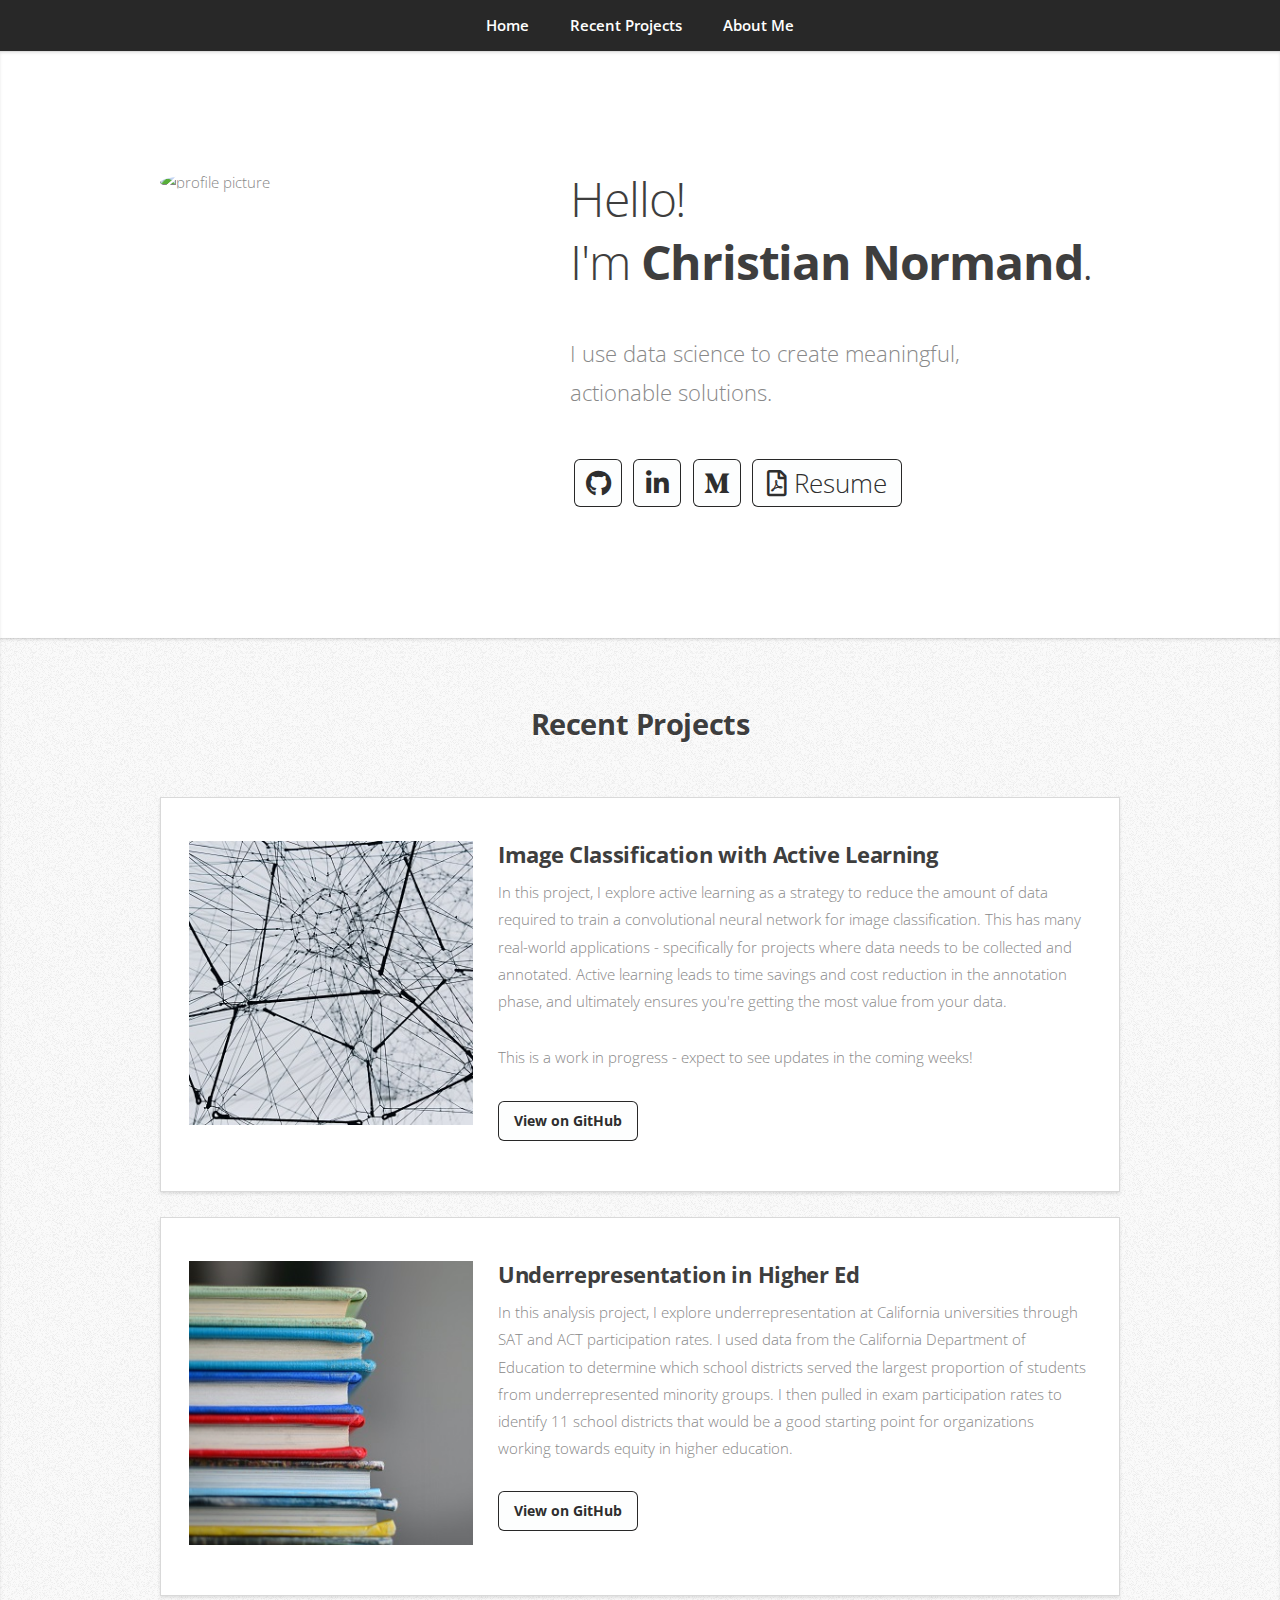
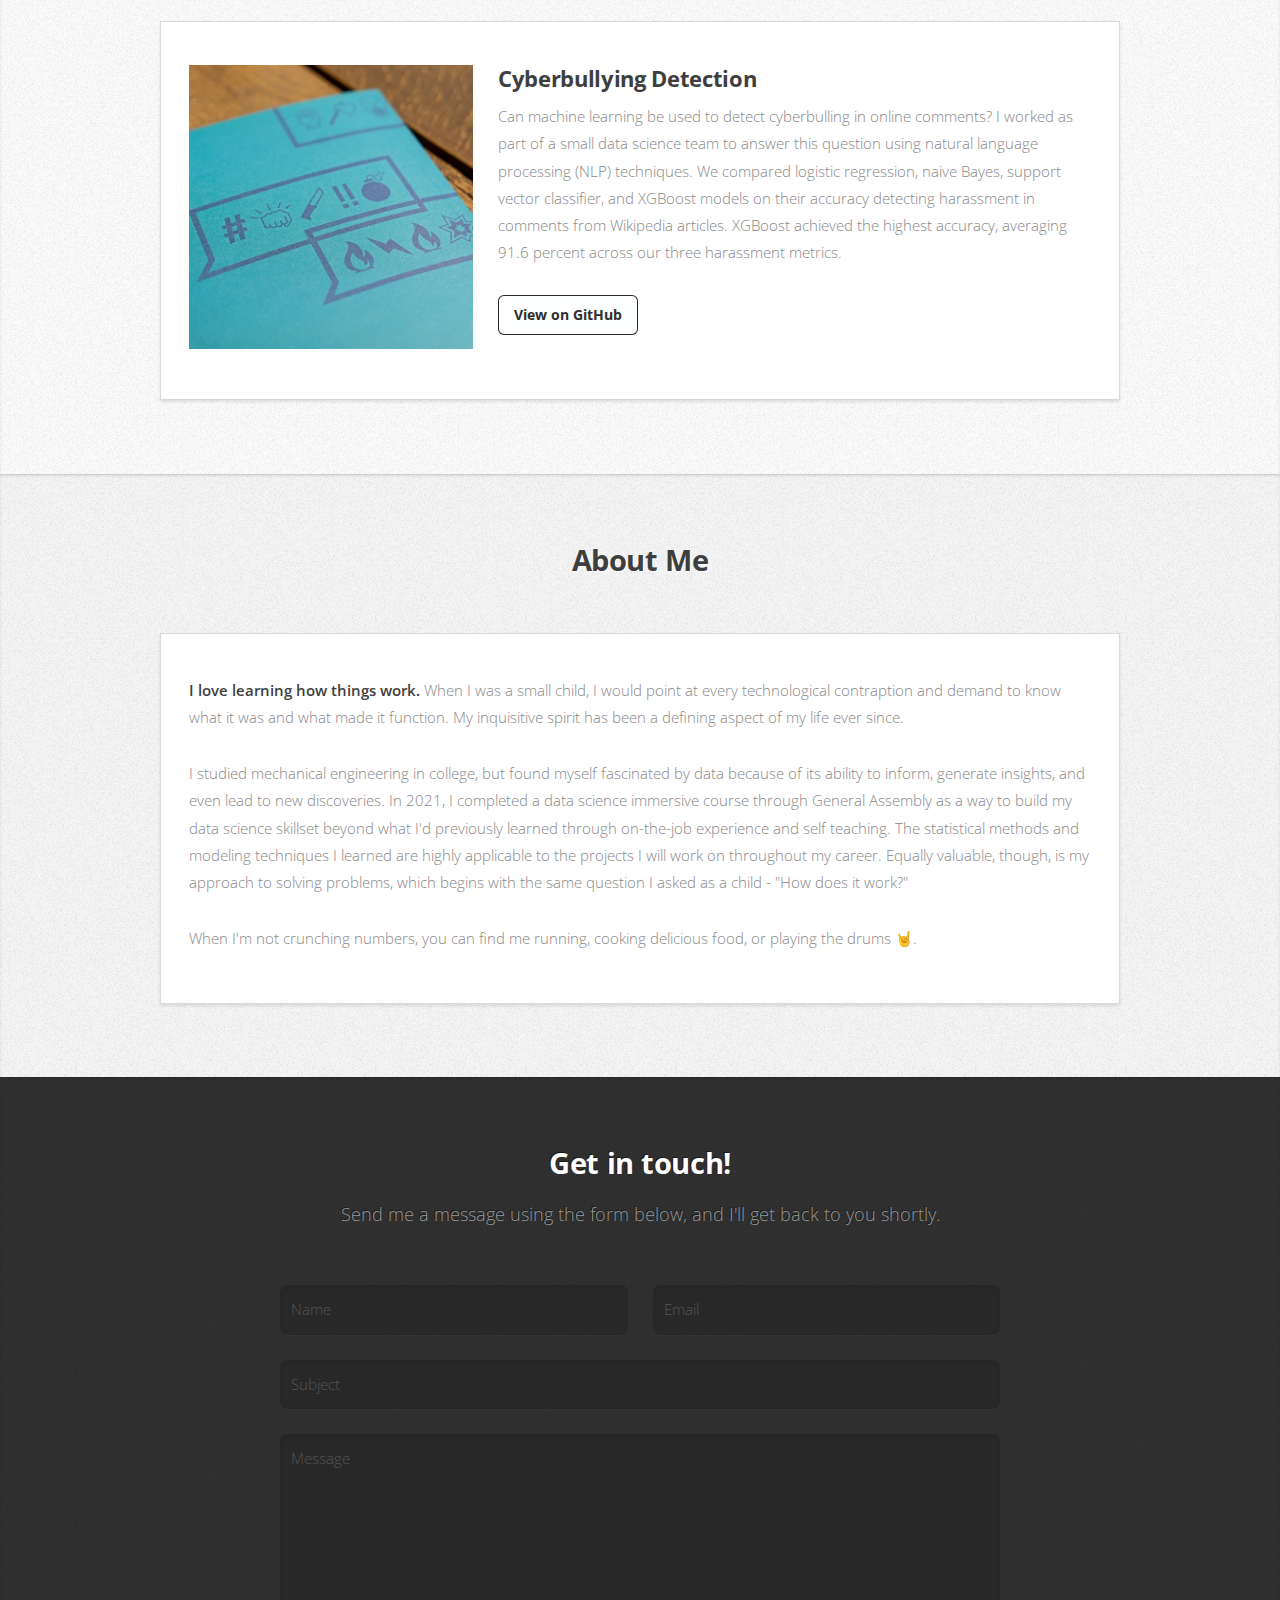
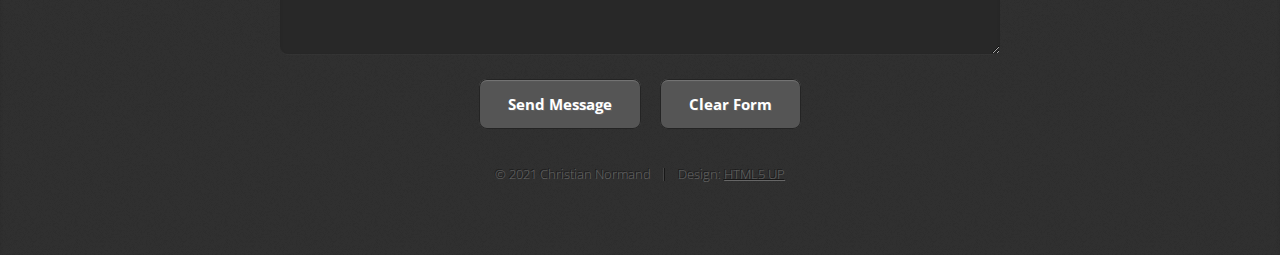
==== commit 4fd5912c: "update profile pic" ====
--- a/index.html
+++ b/index.html
@@ -28,7 +28,7 @@
 				<div class="container">
 					<div class="row">
 						<div class="col-4 col-5-large col-12-medium">
-							<span class="image fit"><img src="images/profile_pic.jpg" alt="profile picture" /></span>
+							<span class="image fit"><img src="images/profile_pic.png" alt="profile picture" /></span>
 						</div>
 						<div class="col-8 col-7-large col-12-medium">
 							<header>
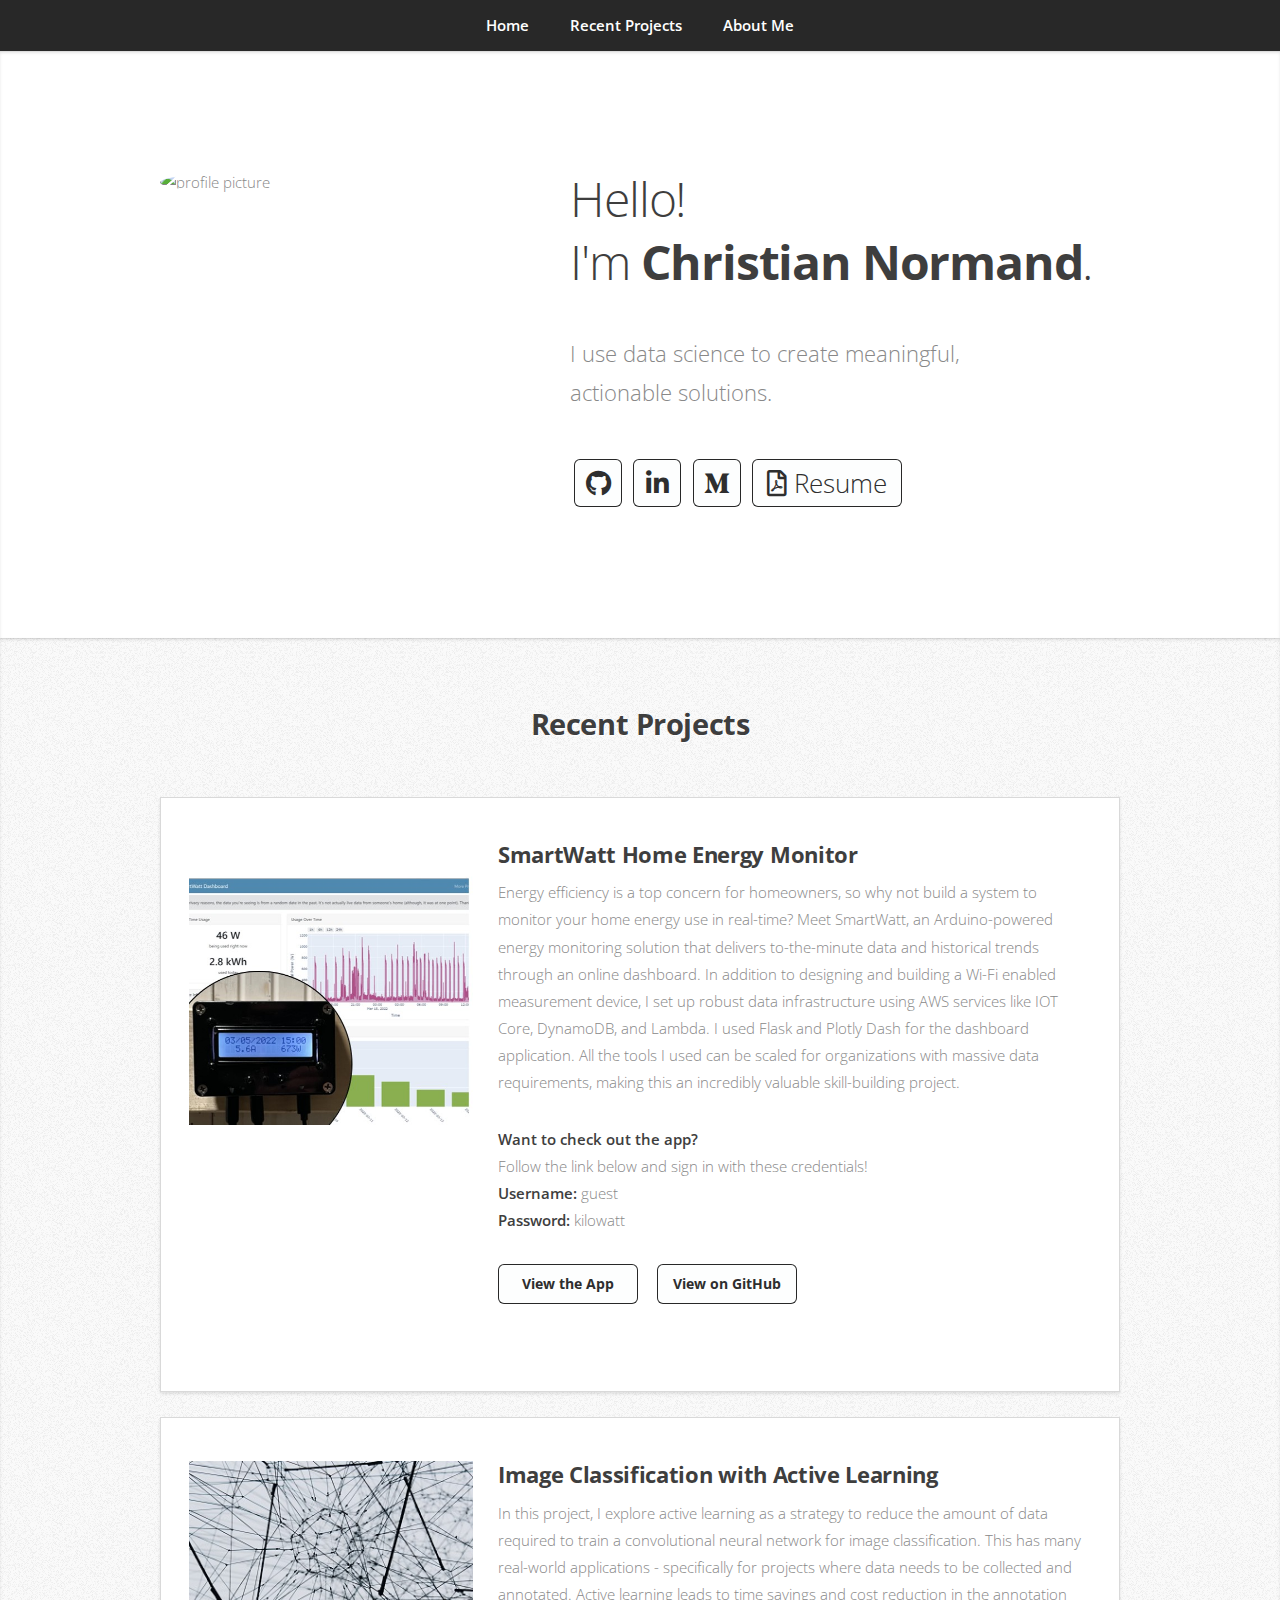
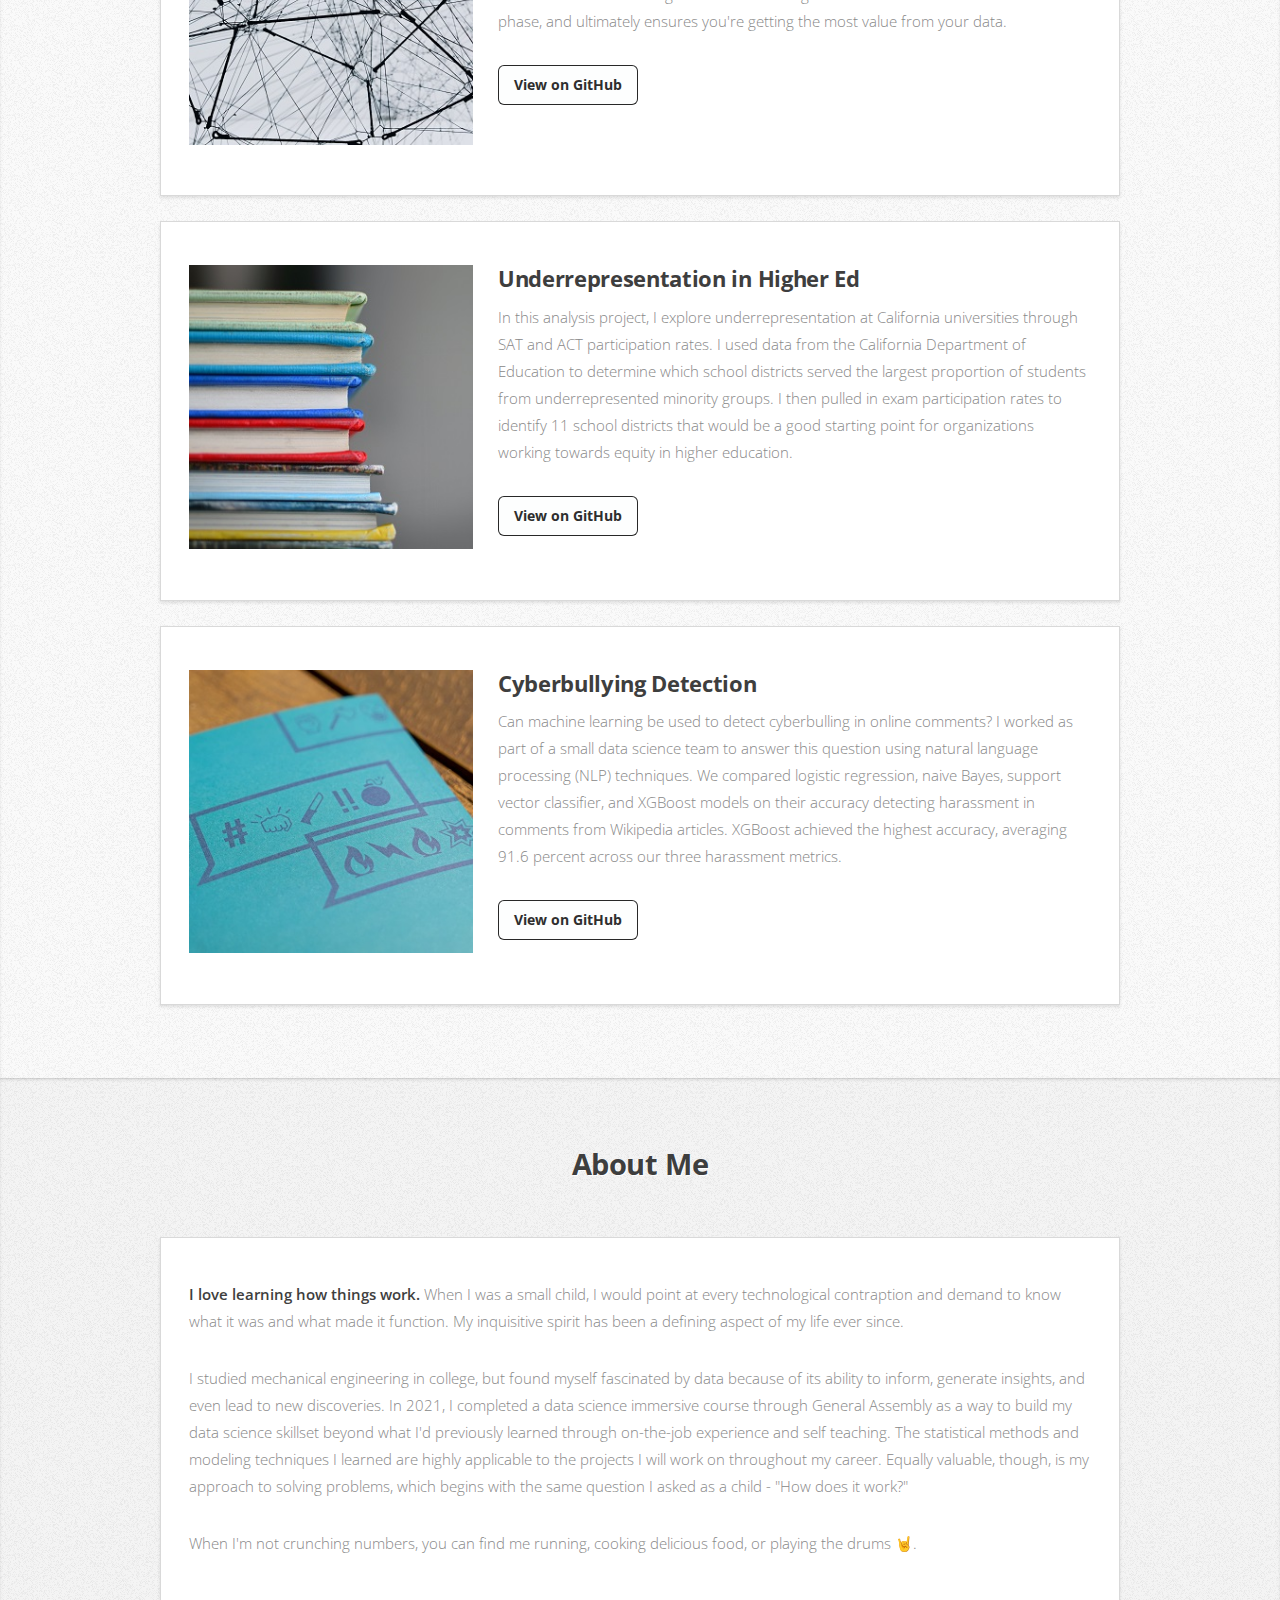
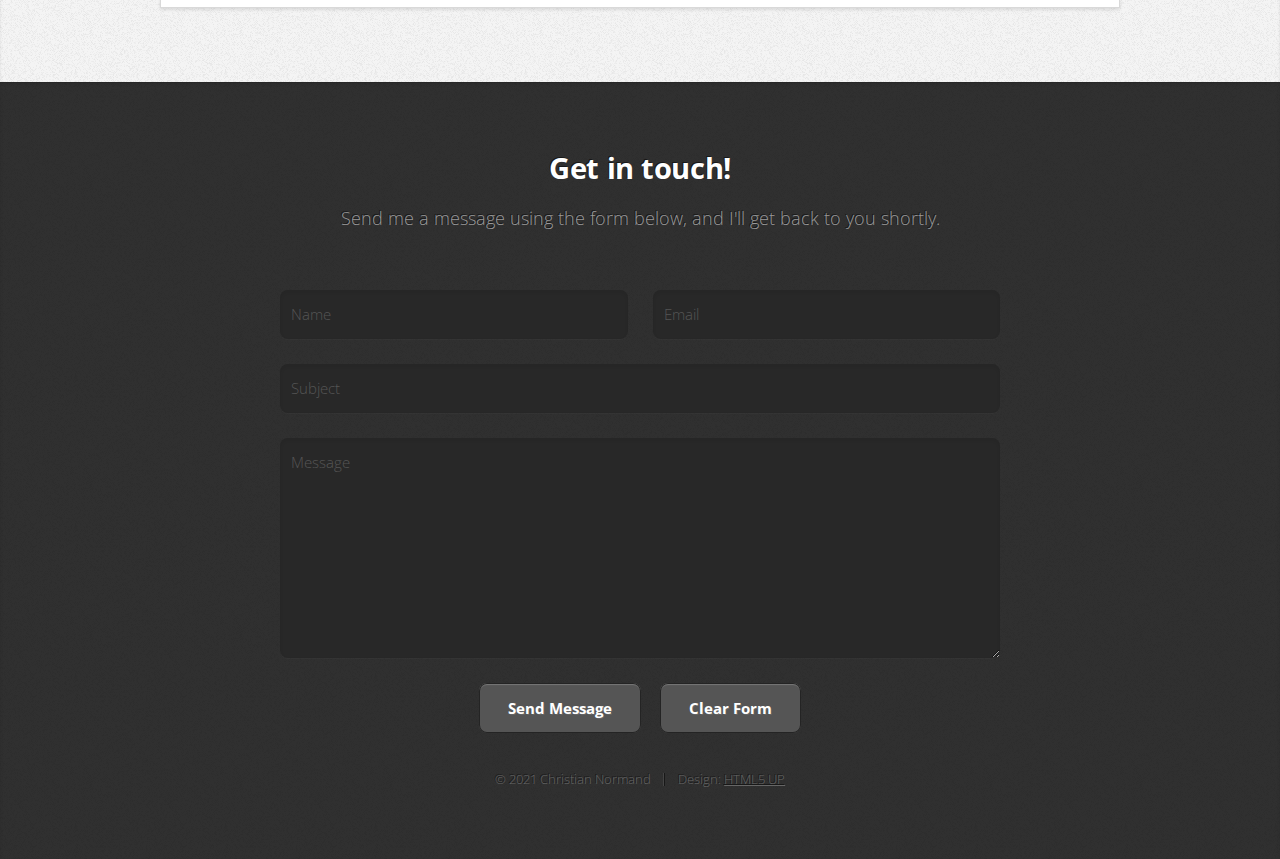
==== commit e29ba879: "added smartwatt project" ====
--- a/index.html
+++ b/index.html
@@ -28,7 +28,7 @@
 				<div class="container">
 					<div class="row">
 						<div class="col-4 col-5-large col-12-medium">
-							<span class="image fit"><img src="images/profile_pic.png" alt="profile picture" /></span>
+							<span class="image fit"><img src="images/profile-pic.png" alt="profile picture" /></span>
 						</div>
 						<div class="col-8 col-7-large col-12-medium">
 							<header>
@@ -65,6 +65,55 @@
 							<section class="box style1">
 								<div class="row">
 									<div class="col-4 col-4-large col-4-medium col-12-small">
+										<span class="image fit"><img src="images/smartwatt.jpg" alt="network" /></span>
+									</div>
+									<div class="col-8 col-8-large col-8-medium col-12-small" style="text-align: left;">
+										<h3>SmartWatt Home Energy Monitor</h3>
+
+										<p>
+											Energy efficiency is a top concern for homeowners, so why
+											not build a system to monitor your home energy use in
+											real-time? Meet SmartWatt, an Arduino-powered energy
+											monitoring solution that delivers to-the-minute data and
+											historical trends through an online dashboard. In addition
+											to designing and building a Wi-Fi
+											enabled measurement device, I set up robust data
+											infrastructure using AWS services like IOT Core, DynamoDB,
+											and Lambda. I used Flask and Plotly Dash for the
+											dashboard application. All the tools I used
+											can be scaled for organizations with massive data
+											requirements, making this an incredibly valuable
+											skill-building project.
+										</p>
+										<p>
+											<strong>Want to check out the app?</strong><br>
+											Follow the link below and sign in with these credentials!
+											<br>
+											<strong>Username: </strong>guest<br>
+											<strong>Password: </strong>kilowatt
+										</p>
+										<ul class="actions">
+											<li>
+												<a href="https://smartwatt-dashboard.herokuapp.com" target="_blank" class="button3">
+													View the App
+												</a>
+											</li>
+											<li>
+												<a href="https://github.com/ctnormand1/home-energy-monitor" target="_blank" class="button3">
+													View on GitHub
+												</a>
+											</li>
+										</ul>
+
+									</div>
+								</div>
+							</section>
+						</div>
+
+						<div class="col-12 col-12-medium col-12-small">
+							<section class="box style1">
+								<div class="row">
+									<div class="col-4 col-4-large col-4-medium col-12-small">
 										<span class="image fit"><img src="images/metal_network.jpg" alt="network" /></span>
 									</div>
 									<div class="col-8 col-8-large col-8-medium col-12-small" style="text-align: left;">
@@ -79,10 +128,6 @@
 											annotated. Active learning leads to time savings and
 											cost reduction in the annotation phase, and ultimately
 											ensures you're getting the most value from your data.
-										</p>
-										<p>
-											This is a work in progress - expect to see updates in
-											the coming weeks!
 										</p>
 										<a href="https://github.com/ctnormand1/active_learning_demonstration" target="_blank" class="button3">
 											View on GitHub
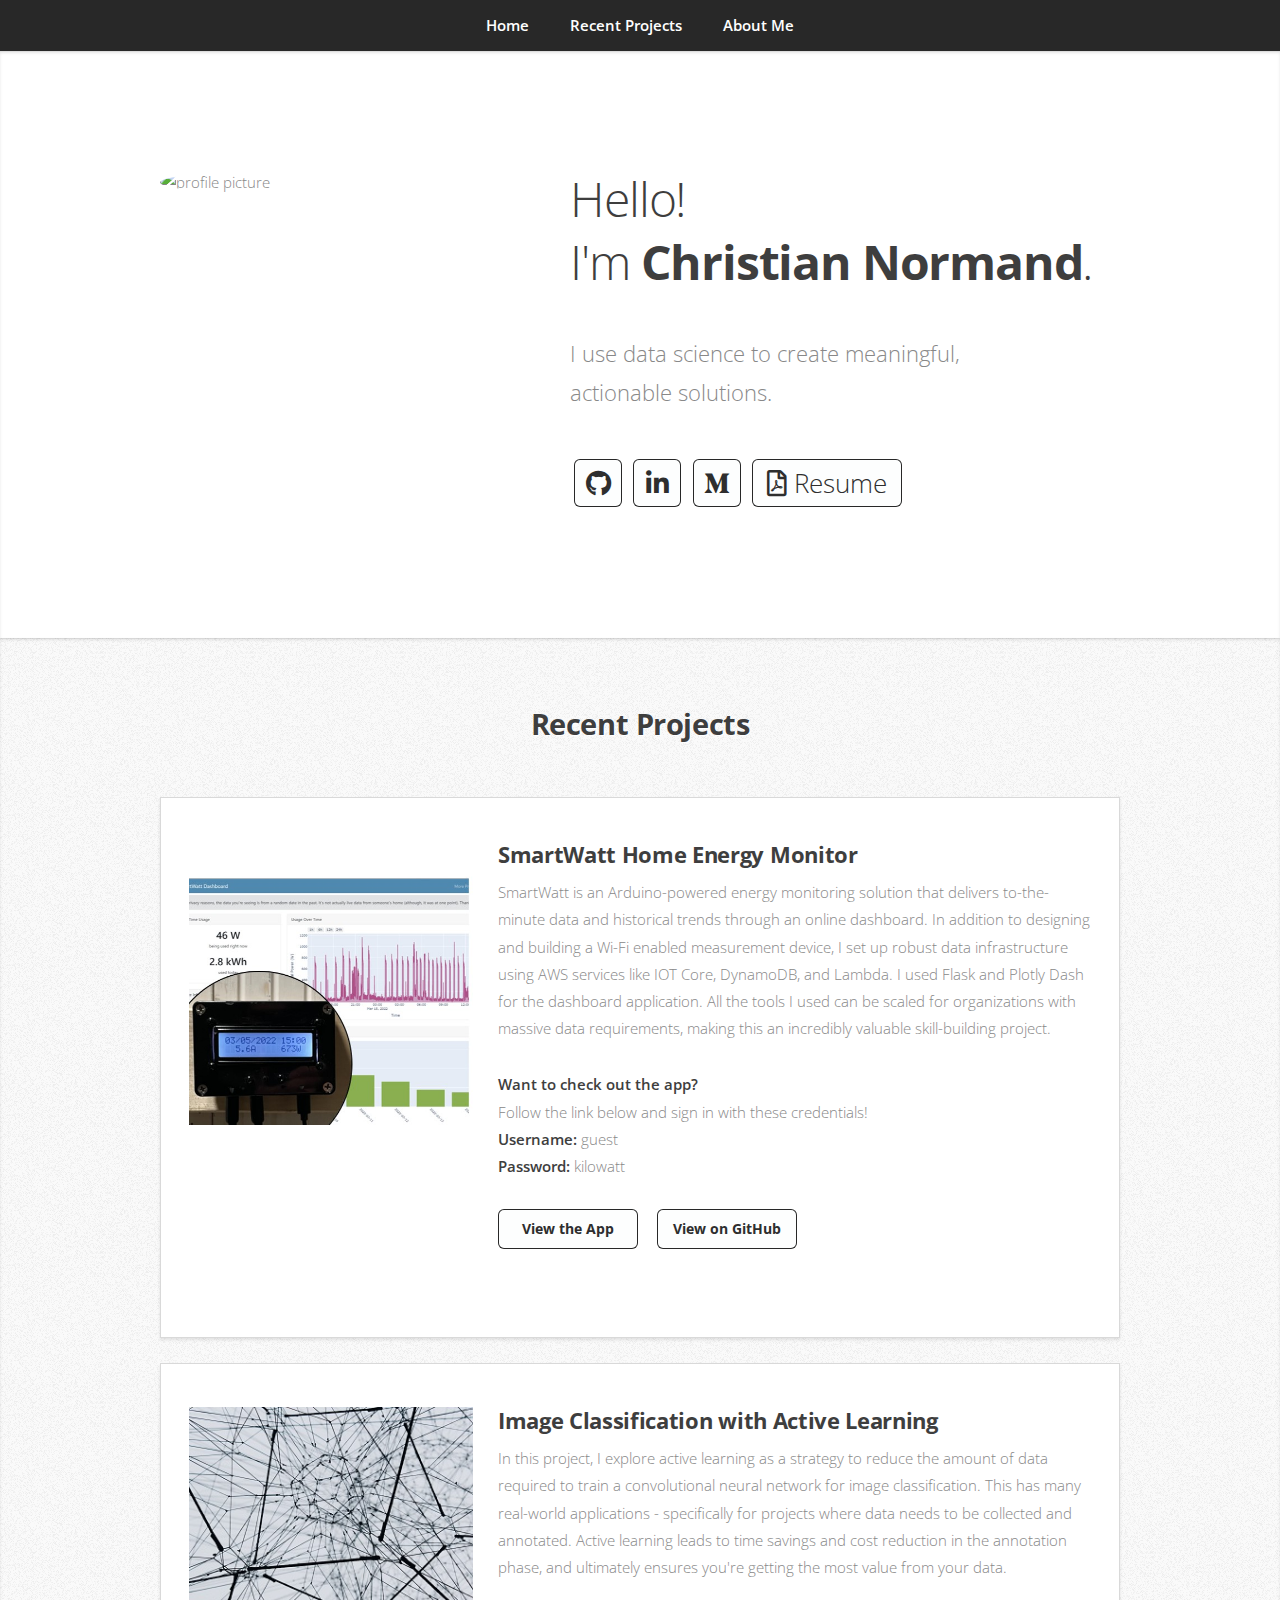
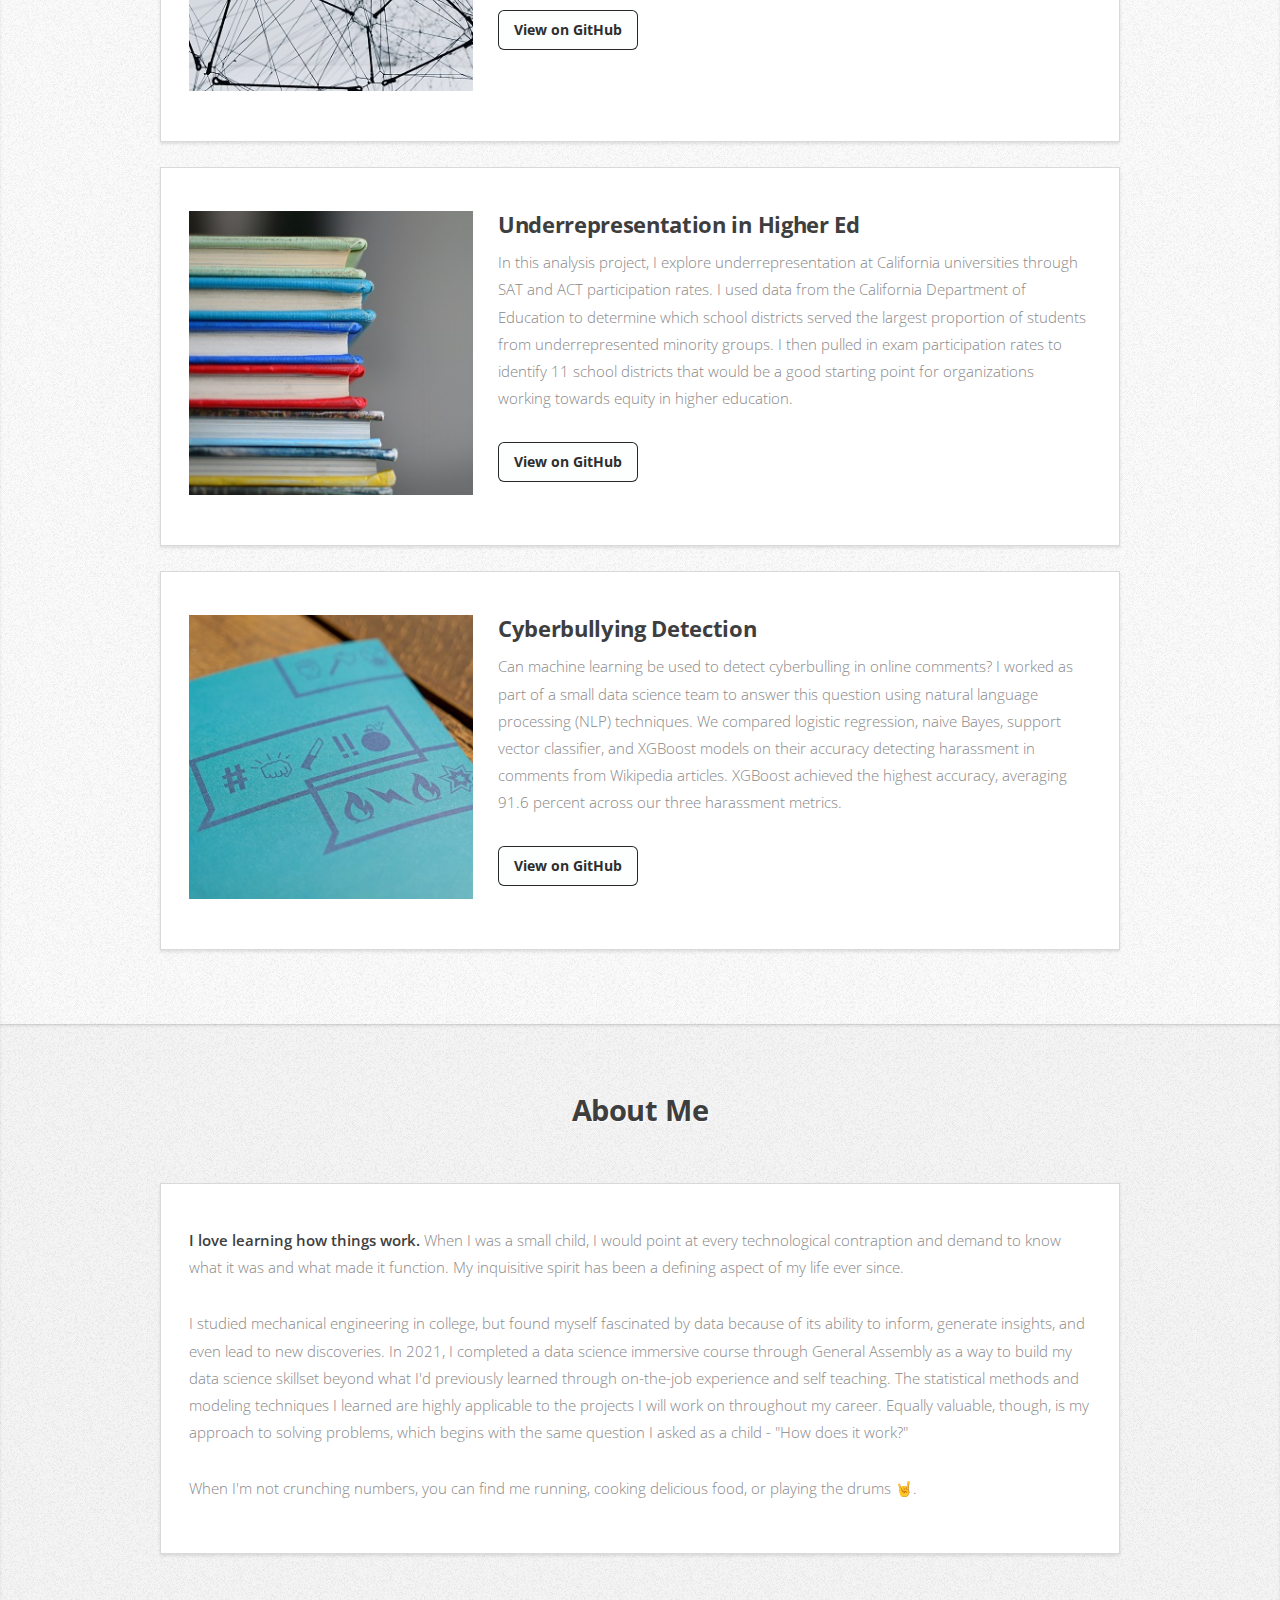
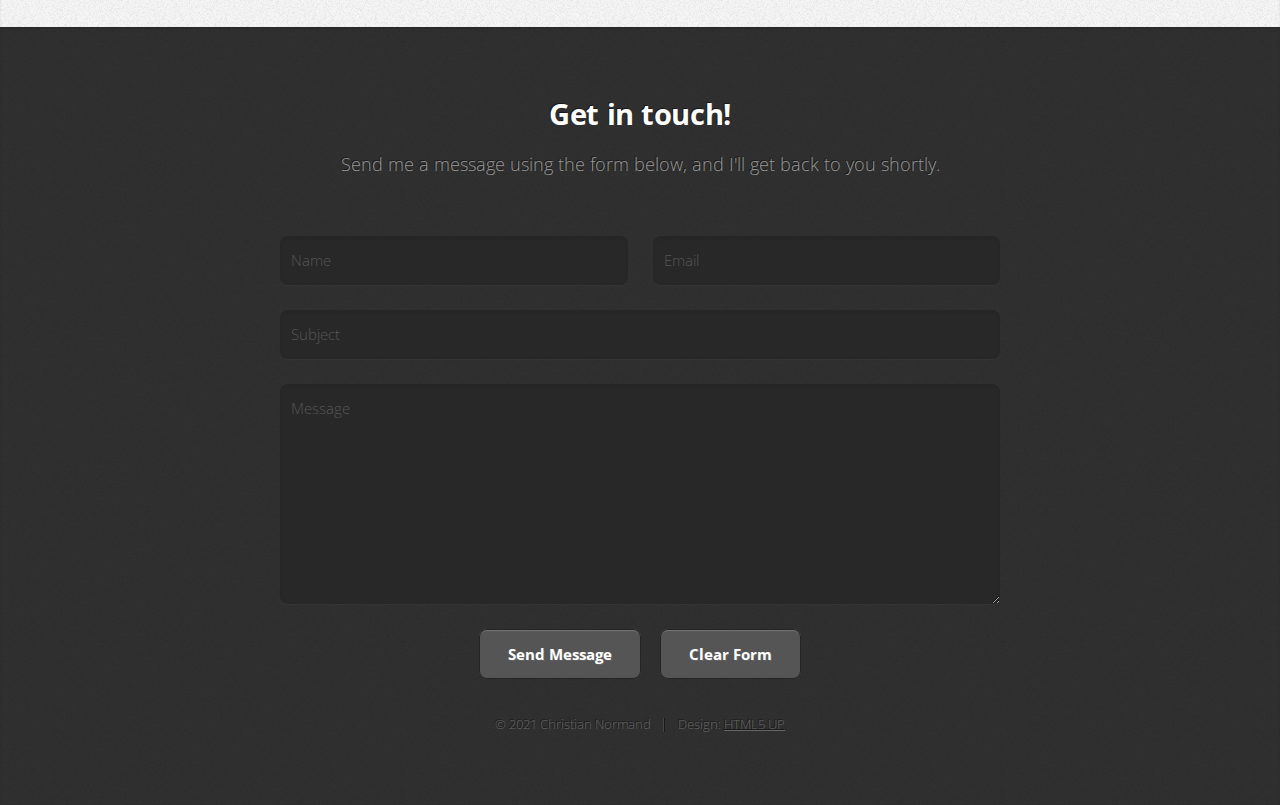
==== commit 525c7d41: "remove fluff" ====
--- a/index.html
+++ b/index.html
@@ -71,9 +71,7 @@
 										<h3>SmartWatt Home Energy Monitor</h3>
 
 										<p>
-											Energy efficiency is a top concern for homeowners, so why
-											not build a system to monitor your home energy use in
-											real-time? Meet SmartWatt, an Arduino-powered energy
+											SmartWatt is an Arduino-powered energy
 											monitoring solution that delivers to-the-minute data and
 											historical trends through an online dashboard. In addition
 											to designing and building a Wi-Fi
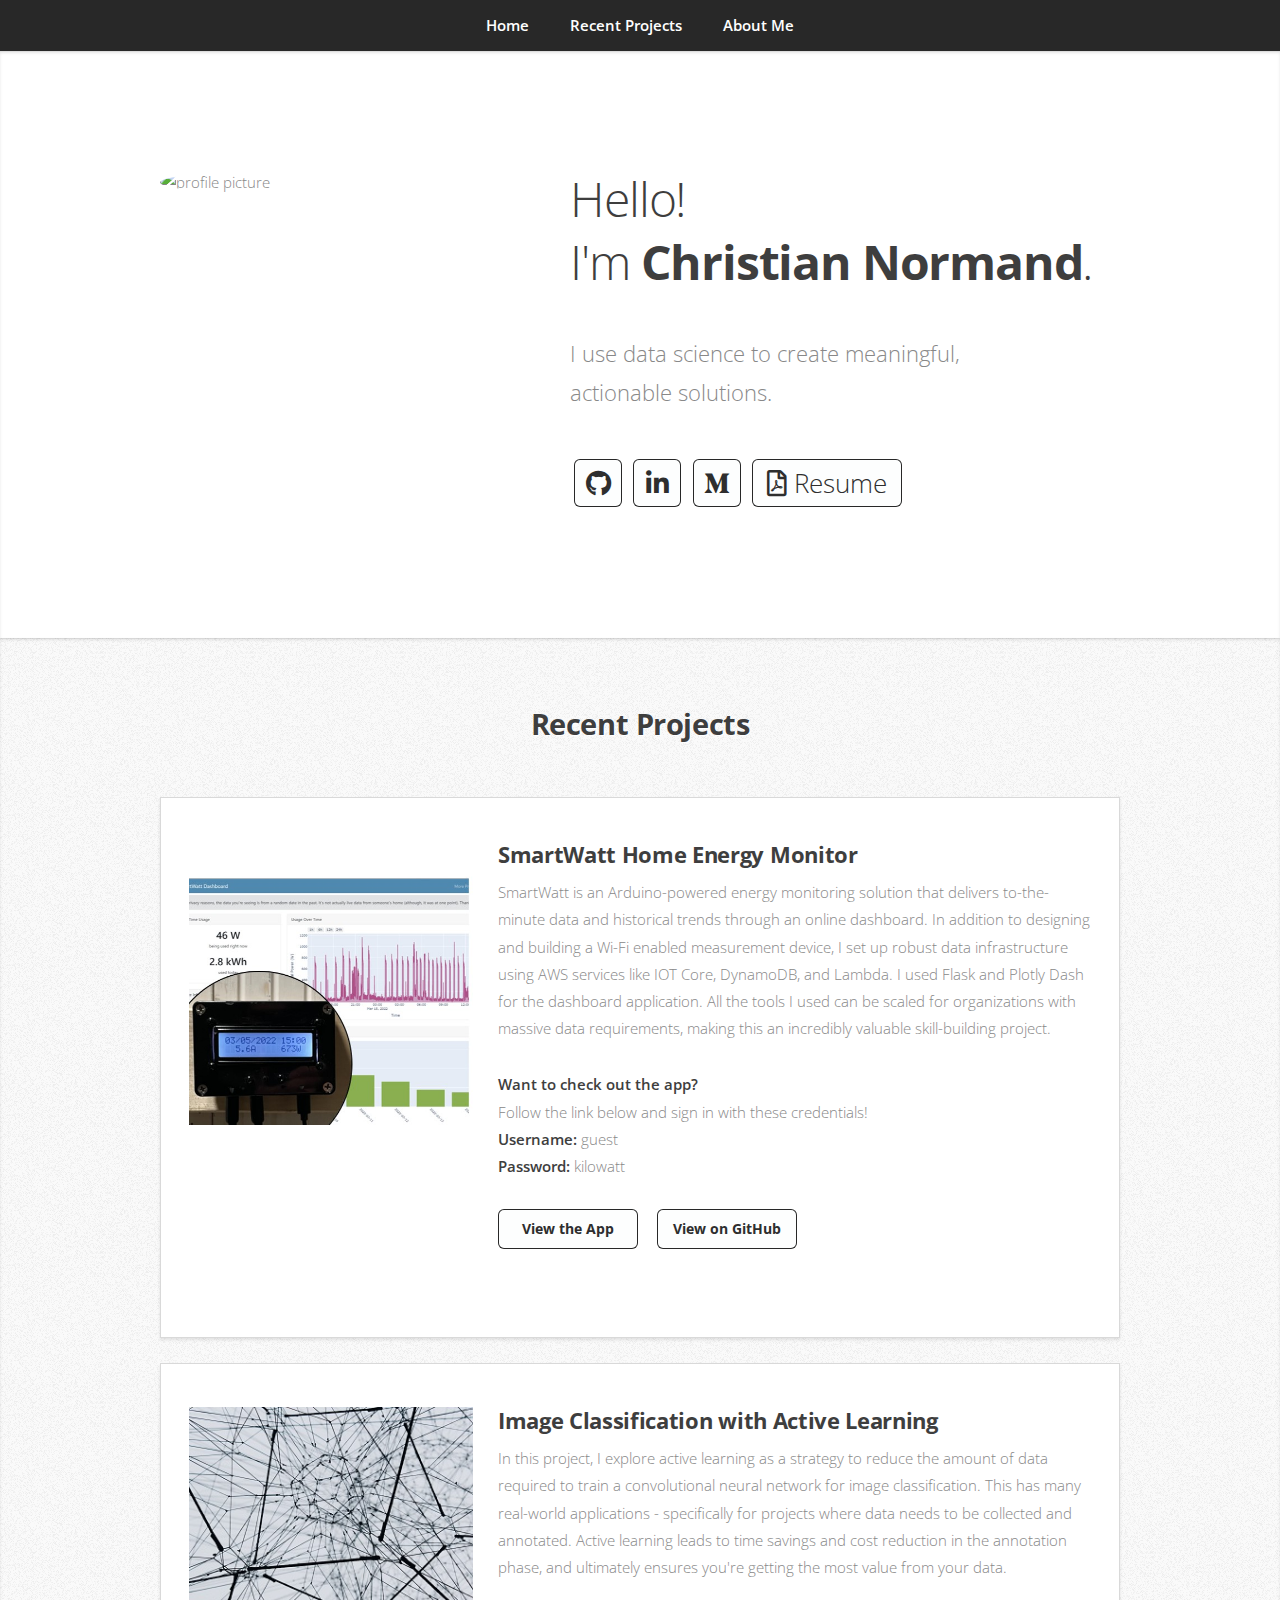
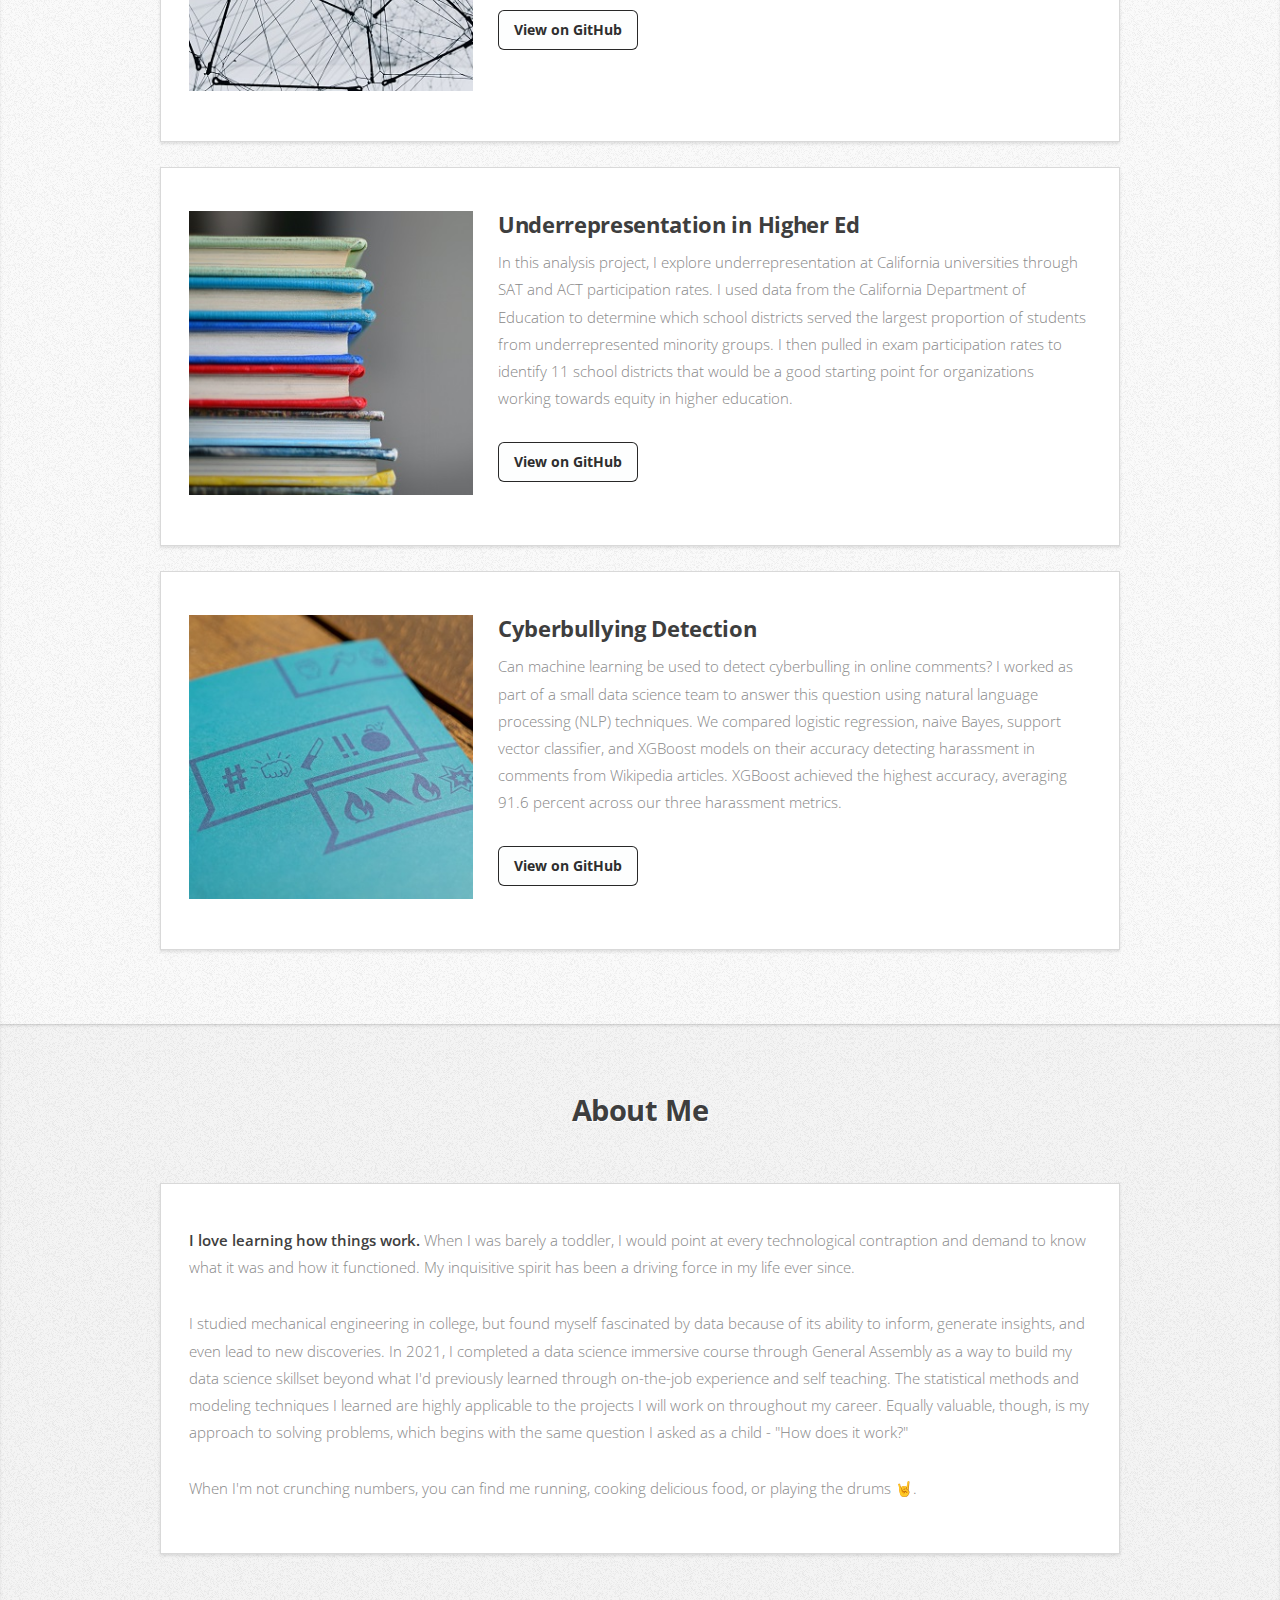
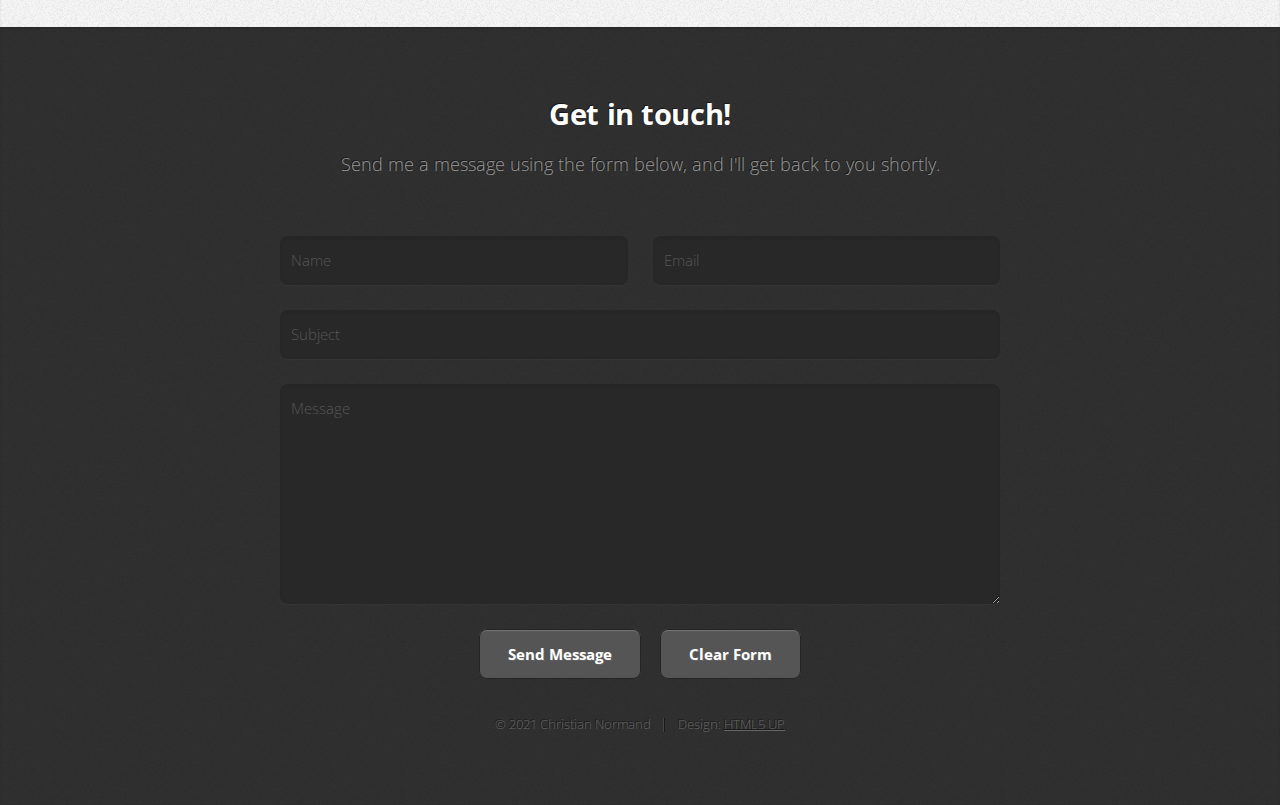
==== commit b9d1ee4f: "Updates to personal bio" ====
--- a/index.html
+++ b/index.html
@@ -202,14 +202,13 @@
 						<div class="col-12 col-12-medium col-12-small">
 							<section class="box style1">
 								<p style="text-align: left">
-									<strong>I love learning how things work.</strong> When I was a small child, I
+									<strong>I love learning how things work.</strong> When I was barely a toddler, I
 									would point at every technological contraption and demand to
-									know what it was and what made it function. My inquisitive
-									spirit has been a defining aspect of my life ever since.
+									know what it was and how it functioned. My inquisitive
+									spirit has been a driving force in my life ever since.
 								</p>
 								<p style="text-align: left">
-									I
-									studied mechanical engineering in college, but found myself
+									I studied mechanical engineering in college, but found myself
 									fascinated by data because of its ability to inform, generate
 									insights, and even lead to new discoveries. In 2021,
 									I completed a data science immersive course through General
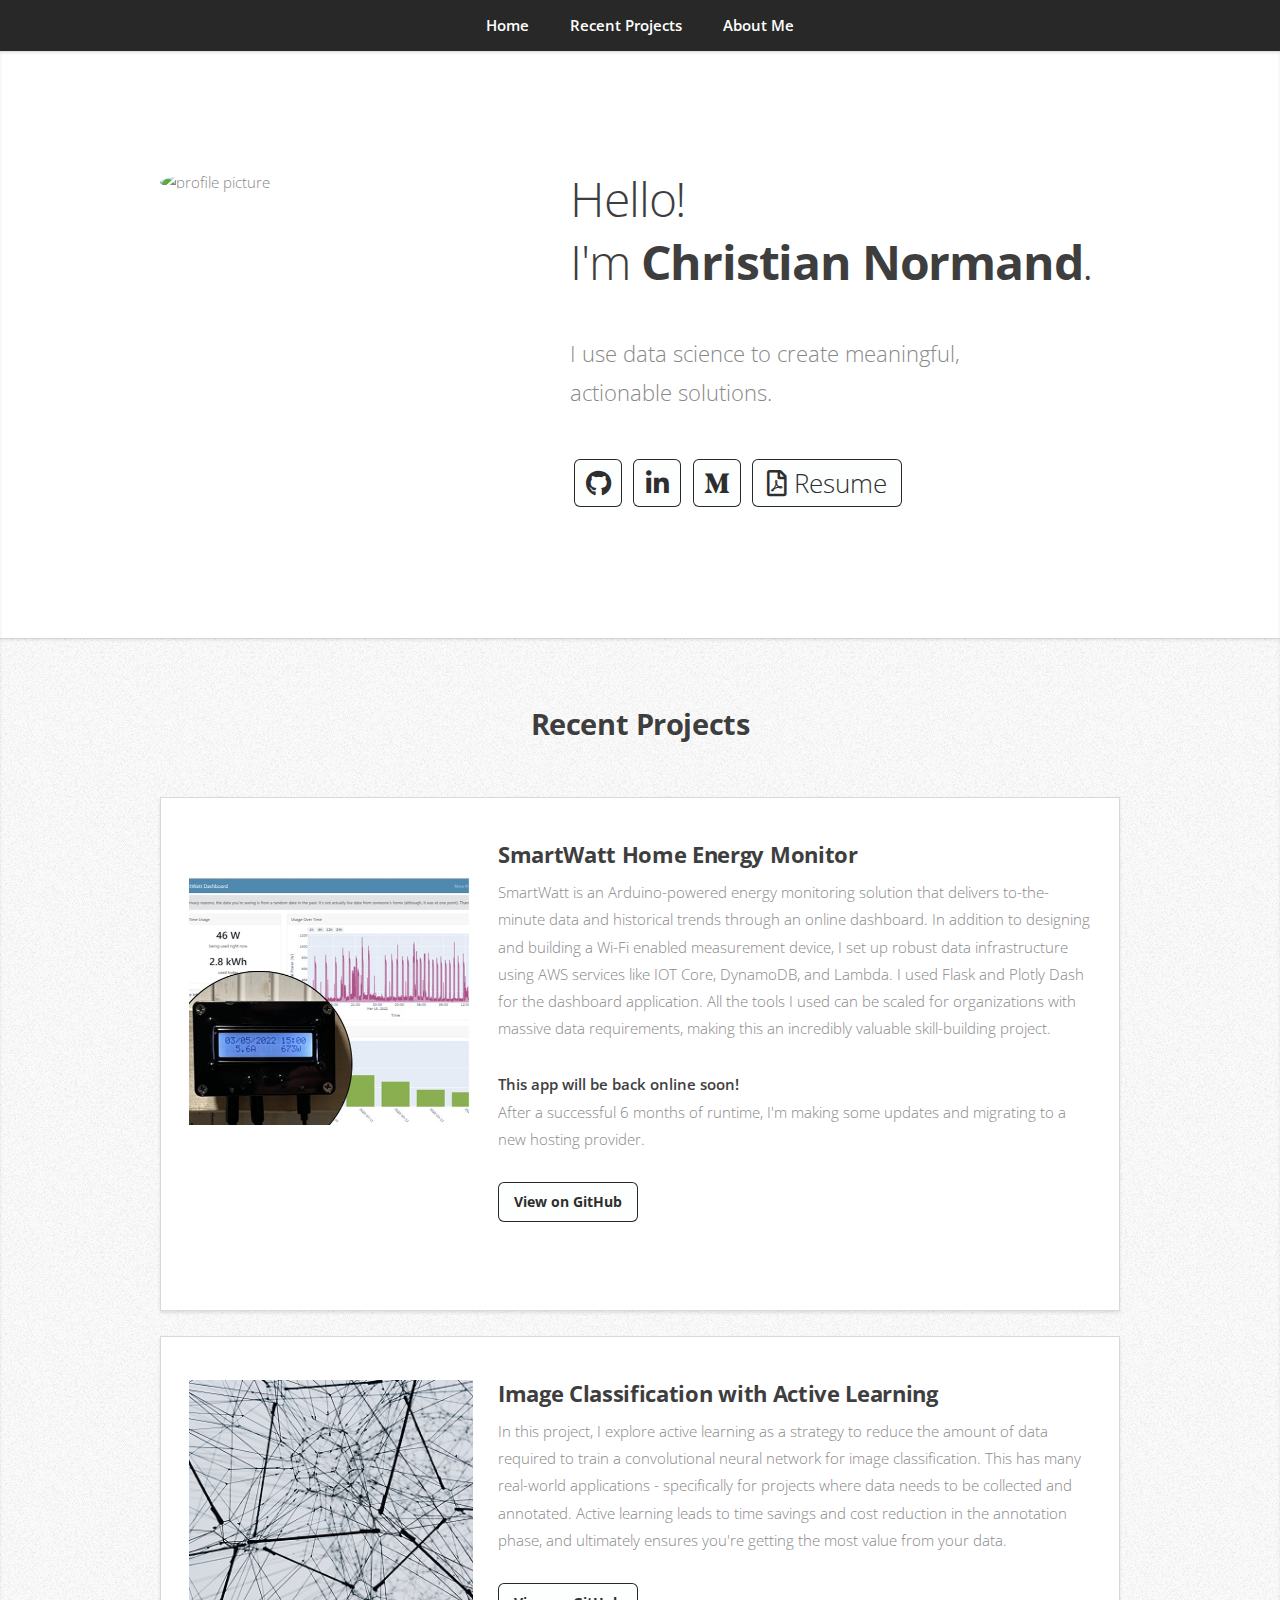
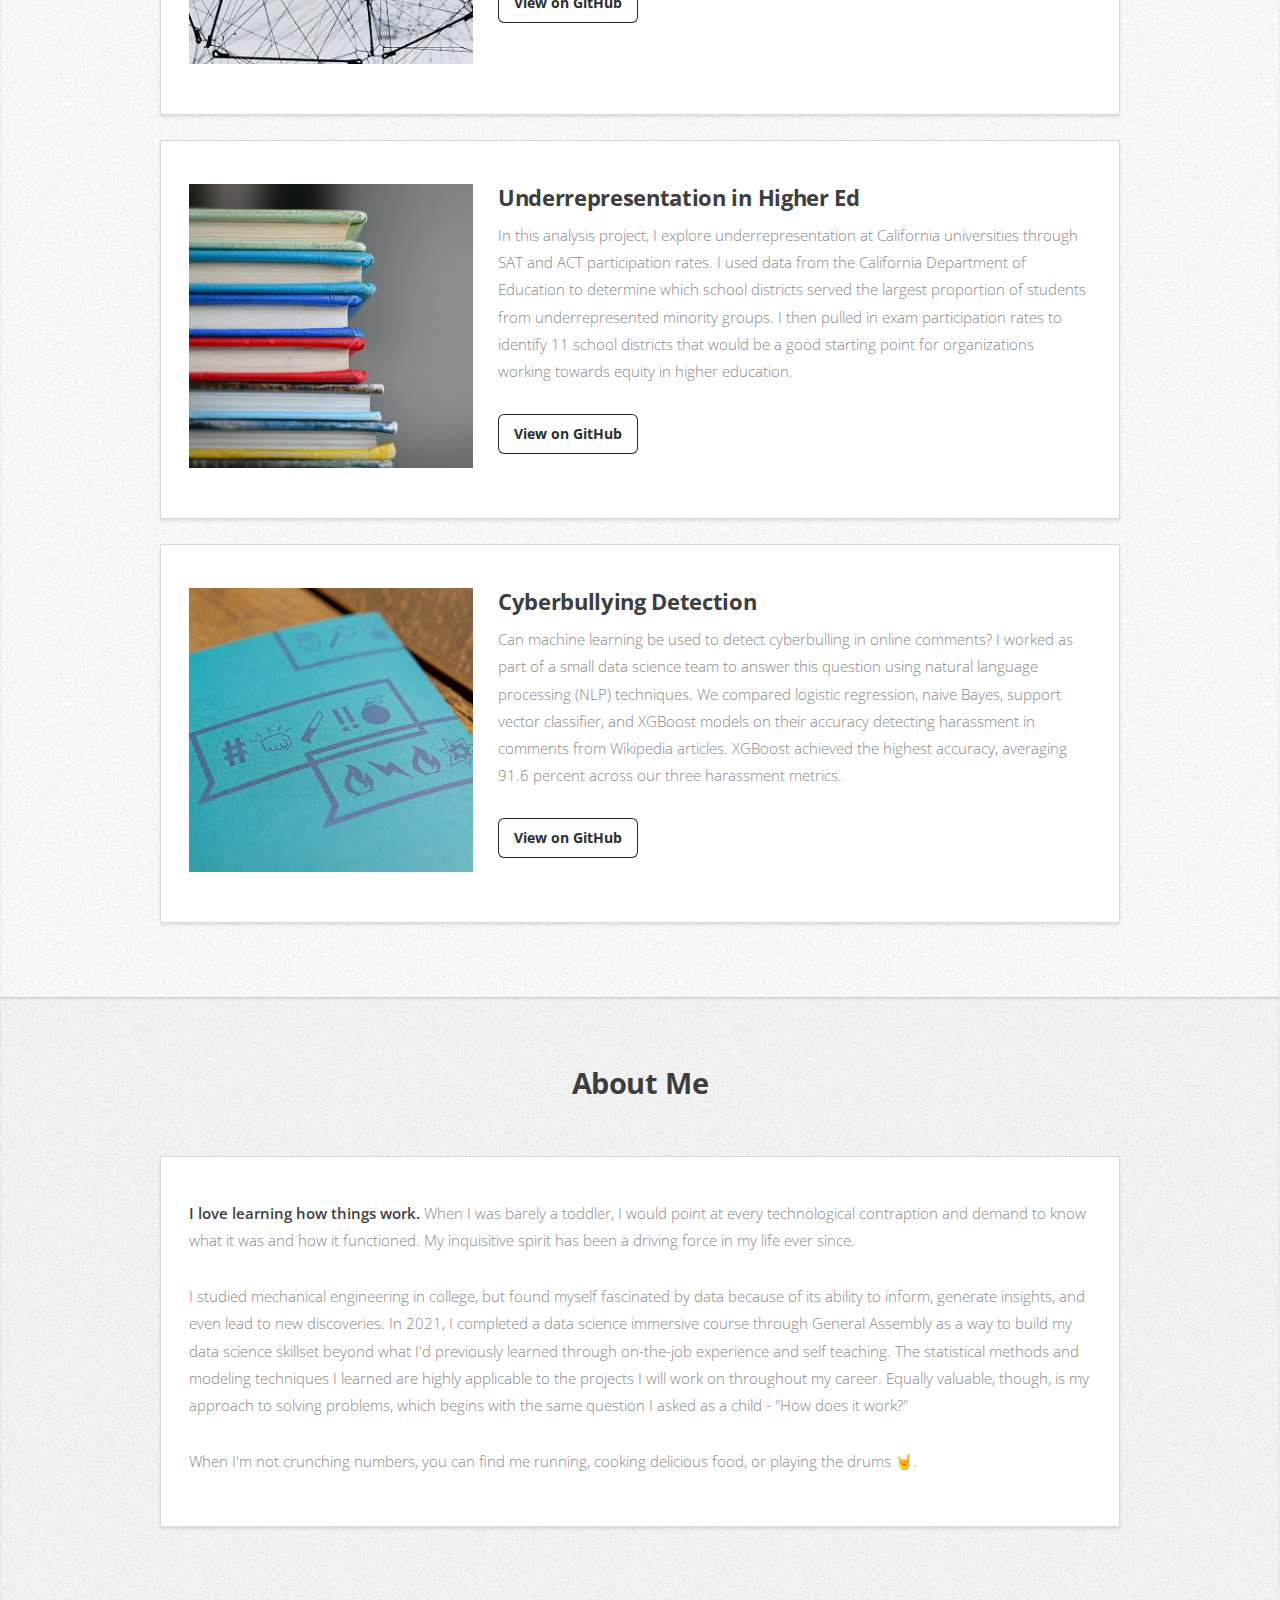
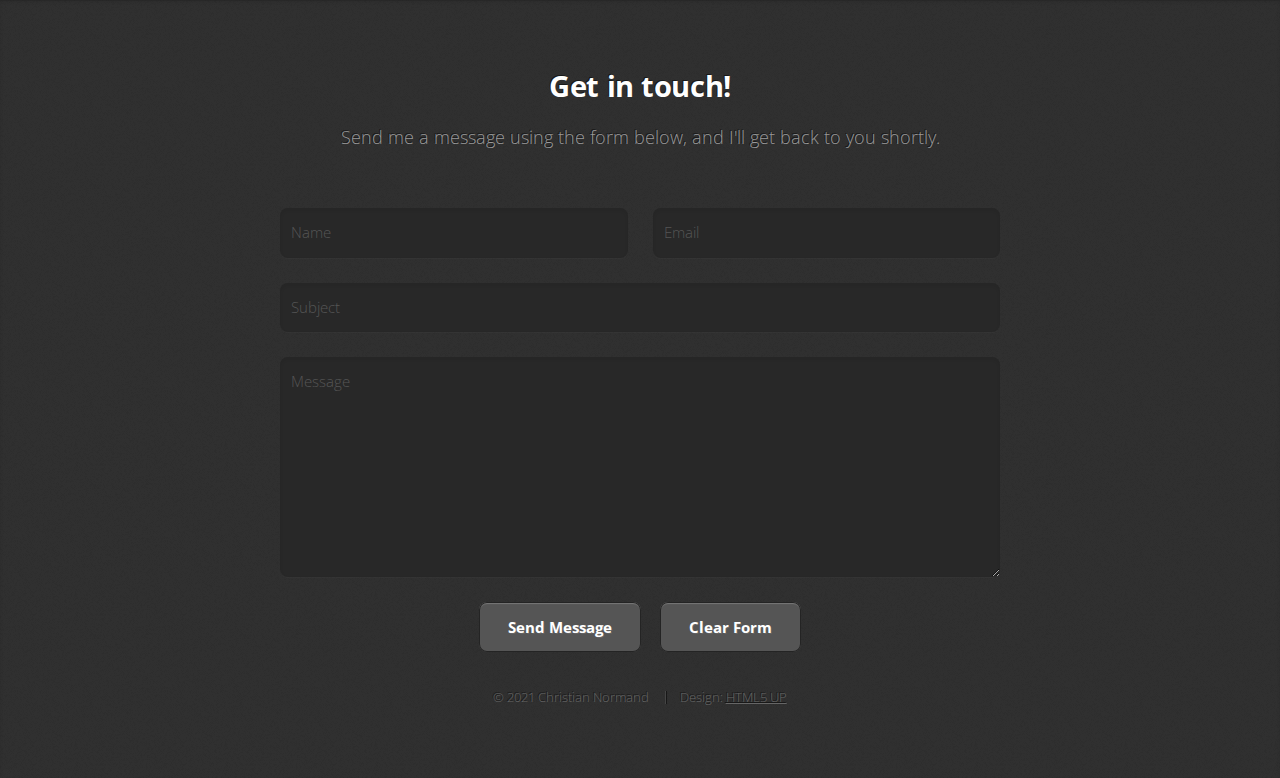
==== commit 4df766cc: "Remove link to smartwatt dashboard" ====
--- a/index.html
+++ b/index.html
@@ -5,281 +5,288 @@
 	Free for personal and commercial use under the CCA 3.0 license (html5up.net/license)
 -->
 <html>
-	<head>
-		<title>Welcome! - Christian Normand</title>
-		<meta charset="utf-8" />
-		<meta name="viewport" content="width=device-width, initial-scale=1, user-scalable=no" />
-		<link rel="stylesheet" href="assets/css/main.css" />
-	</head>
-	<body class="is-preload">
-
-		<!-- Nav -->
-			<nav id="nav">
-				<ul class="container">
-					<li><a href="#top">Home</a></li>
-					<li><a href="#work">Recent Projects</a></li>
-					<li><a href="#about">About Me</a></li>
-					<!-- <li><a href="#contact">Contact</a></li> -->
-				</ul>
-			</nav>
-
-		<!-- Home -->
-			<article id="top" class="wrapper style1">
-				<div class="container">
-					<div class="row">
-						<div class="col-4 col-5-large col-12-medium">
-							<span class="image fit"><img src="images/profile-pic.png" alt="profile picture" /></span>
-						</div>
-						<div class="col-8 col-7-large col-12-medium">
-							<header>
-								<h1>Hello!</h1>
-								<h1>I'm <strong>Christian Normand</strong>.</h1>
-							</header>
-							<p>I use data science to create
-								meaningful,<br>actionable solutions.
-							</p>
-							<ul class="social">
-								<li><a href="https://github.com/ctnormand1" target="_blank" class="icon brands fa-github"><span class="label">GitHub</span></a></li>
-								<li><a href="https://www.linkedin.com/in/cnormand/" target="_blank" class="icon brands fa-linkedin-in"><span class="label">LinkedIn</span></a></li>
-								<li><a href="https://medium.com/@ctnormand1" target="_blank" class="icon brands fa-medium-m"><span class="label">medium</span></a></li>
-								<li><a href="https://ctnormand1.github.io/resume.pdf" target="_blank" class="button2" style="width: 150px"><i class="far fa-file-pdf"></i> Resume</a></li>
-							</ul>
-						</div>
-					</div>
-				</div>
-			</article>
-
-		<!-- Work -->
-
-
-
-			<article id="work" class="wrapper style2">
-				<div class="container">
+
+<head>
+	<title>Welcome! - Christian Normand</title>
+	<meta charset="utf-8" />
+	<meta name="viewport" content="width=device-width, initial-scale=1, user-scalable=no" />
+	<link rel="stylesheet" href="assets/css/main.css" />
+</head>
+
+<body class="is-preload">
+
+	<!-- Nav -->
+	<nav id="nav">
+		<ul class="container">
+			<li><a href="#top">Home</a></li>
+			<li><a href="#work">Recent Projects</a></li>
+			<li><a href="#about">About Me</a></li>
+			<!-- <li><a href="#contact">Contact</a></li> -->
+		</ul>
+	</nav>
+
+	<!-- Home -->
+	<article id="top" class="wrapper style1">
+		<div class="container">
+			<div class="row">
+				<div class="col-4 col-5-large col-12-medium">
+					<span class="image fit"><img src="images/profile-pic.png" alt="profile picture" /></span>
+				</div>
+				<div class="col-8 col-7-large col-12-medium">
 					<header>
-						<h2>Recent Projects</h2>
+						<h1>Hello!</h1>
+						<h1>I'm <strong>Christian Normand</strong>.</h1>
 					</header>
-
-					<div class="row aln-center">
-
-						<div class="col-12 col-12-medium col-12-small">
-							<section class="box style1">
-								<div class="row">
-									<div class="col-4 col-4-large col-4-medium col-12-small">
-										<span class="image fit"><img src="images/smartwatt.jpg" alt="network" /></span>
-									</div>
-									<div class="col-8 col-8-large col-8-medium col-12-small" style="text-align: left;">
-										<h3>SmartWatt Home Energy Monitor</h3>
-
-										<p>
-											SmartWatt is an Arduino-powered energy
-											monitoring solution that delivers to-the-minute data and
-											historical trends through an online dashboard. In addition
-											to designing and building a Wi-Fi
-											enabled measurement device, I set up robust data
-											infrastructure using AWS services like IOT Core, DynamoDB,
-											and Lambda. I used Flask and Plotly Dash for the
-											dashboard application. All the tools I used
-											can be scaled for organizations with massive data
-											requirements, making this an incredibly valuable
-											skill-building project.
-										</p>
-										<p>
-											<strong>Want to check out the app?</strong><br>
-											Follow the link below and sign in with these credentials!
-											<br>
-											<strong>Username: </strong>guest<br>
-											<strong>Password: </strong>kilowatt
-										</p>
-										<ul class="actions">
-											<li>
-												<a href="https://smartwatt-dashboard.herokuapp.com" target="_blank" class="button3">
-													View the App
-												</a>
-											</li>
-											<li>
-												<a href="https://github.com/ctnormand1/home-energy-monitor" target="_blank" class="button3">
-													View on GitHub
-												</a>
-											</li>
-										</ul>
-
-									</div>
-								</div>
-							</section>
-						</div>
-
-						<div class="col-12 col-12-medium col-12-small">
-							<section class="box style1">
-								<div class="row">
-									<div class="col-4 col-4-large col-4-medium col-12-small">
-										<span class="image fit"><img src="images/metal_network.jpg" alt="network" /></span>
-									</div>
-									<div class="col-8 col-8-large col-8-medium col-12-small" style="text-align: left;">
-										<h3>Image Classification with Active Learning</h3>
-
-										<p>
-											In this project, I explore active learning as a strategy
-											to reduce the amount of data required to train a
-											convolutional neural network for image classification.
-											This has many real-world applications - specifically
-											for projects where data needs to be collected and
-											annotated. Active learning leads to time savings and
-											cost reduction in the annotation phase, and ultimately
-											ensures you're getting the most value from your data.
-										</p>
-										<a href="https://github.com/ctnormand1/active_learning_demonstration" target="_blank" class="button3">
+					<p>I use data science to create
+						meaningful,<br>actionable solutions.
+					</p>
+					<ul class="social">
+						<li><a href="https://github.com/ctnormand1" target="_blank" class="icon brands fa-github"><span
+									class="label">GitHub</span></a></li>
+						<li><a href="https://www.linkedin.com/in/cnormand/" target="_blank"
+								class="icon brands fa-linkedin-in"><span class="label">LinkedIn</span></a></li>
+						<li><a href="https://medium.com/@ctnormand1" target="_blank"
+								class="icon brands fa-medium-m"><span class="label">medium</span></a></li>
+						<li><a href="https://ctnormand1.github.io/resume.pdf" target="_blank" class="button2"
+								style="width: 150px"><i class="far fa-file-pdf"></i> Resume</a></li>
+					</ul>
+				</div>
+			</div>
+		</div>
+	</article>
+
+	<!-- Work -->
+
+
+
+	<article id="work" class="wrapper style2">
+		<div class="container">
+			<header>
+				<h2>Recent Projects</h2>
+			</header>
+
+			<div class="row aln-center">
+
+				<div class="col-12 col-12-medium col-12-small">
+					<section class="box style1">
+						<div class="row">
+							<div class="col-4 col-4-large col-4-medium col-12-small">
+								<span class="image fit"><img src="images/smartwatt.jpg" alt="network" /></span>
+							</div>
+							<div class="col-8 col-8-large col-8-medium col-12-small" style="text-align: left;">
+								<h3>SmartWatt Home Energy Monitor</h3>
+
+								<p>
+									SmartWatt is an Arduino-powered energy
+									monitoring solution that delivers to-the-minute data and
+									historical trends through an online dashboard. In addition
+									to designing and building a Wi-Fi
+									enabled measurement device, I set up robust data
+									infrastructure using AWS services like IOT Core, DynamoDB,
+									and Lambda. I used Flask and Plotly Dash for the
+									dashboard application. All the tools I used
+									can be scaled for organizations with massive data
+									requirements, making this an incredibly valuable
+									skill-building project.
+								</p>
+								<p>
+									<strong>This app will be back online soon!</strong><br>
+									After a successful 6 months of runtime, I'm making some updates
+									and migrating to a new hosting provider.
+								</p>
+								<ul class="actions">
+									<li>
+										<a href="https://github.com/ctnormand1/home-energy-monitor" target="_blank"
+											class="button3">
 											View on GitHub
 										</a>
-									</div>
-								</div>
-							</section>
-						</div>
-
-						<div class="col-12 col-12-medium col-12-small">
-							<section class="box style1">
-								<div class="row">
-									<div class="col-4 col-4-large col-4-medium col-12-small">
-										<span class="image fit"><img src="images/books.jpg" alt="books" /></span>
-									</div>
-									<div class="col-8 col-8-large col-8-medium col-12-small" style="text-align: left;">
-										<h3>Underrepresentation in Higher Ed</h3>
-										<p>
-											In this analysis project, I explore underrepresentation
-											at California universities through SAT and ACT participation
-											rates. I used data from the California Department of Education
-											to determine which school districts served the largest
-											proportion of students from underrepresented minority
-											groups. I then pulled in exam participation rates to identify
-											11 school districts that would be a good starting point for
-											organizations working towards equity in higher education.
-										</p>
-										<a href="https://github.com/ctnormand1/standardized_test_analysis" target="_blank" class="button3">
-											View on GitHub
-										</a>
-									</div>
-								</div>
-							</section>
-						</div>
-
-						<div class="col-12 col-12-medium col-12-small">
-							<section class="box style1">
-								<div class="row">
-									<div class="col-4 col-4-large col-4-medium col-12-small">
-										<span class="image fit"><img src="images/cyber_bullying.jpg" alt="cyberbullying" /></span>
-									</div>
-									<div class="col-8 col-8-large col-8-medium col-12-small" style="text-align: left;">
-										<h3>Cyberbullying Detection</h3>
-										<p>
-											Can machine learning be used to detect cyberbulling
-											in online comments? I worked as part of
-											a small data science team to answer this question using
-											natural language processing (NLP) techniques. We
-											compared logistic regression, naive Bayes, support
-											vector classifier, and XGBoost models on their
-											accuracy detecting harassment in comments
-											from Wikipedia articles. XGBoost achieved the highest
-											accuracy, averaging 91.6 percent across our three
-											harassment metrics.
-										</p>
-										<a href="https://github.com/ctnormand1/cyber_bullying_detection" target="_blank" class="button3">
-											View on GitHub
-										</a>
-									</div>
-								</div>
-							</section>
-						</div>
-
-					</div>
-			</article>
-
-		<!-- Portfolio -->
-			<article id="about" class="wrapper style3">
-				<div class="container">
-					<header>
-						<h2>About Me</h2>
-					</header>
-					<div class="row aln-center">
-						<div class="col-12 col-12-medium col-12-small">
-							<section class="box style1">
-								<p style="text-align: left">
-									<strong>I love learning how things work.</strong> When I was barely a toddler, I
-									would point at every technological contraption and demand to
-									know what it was and how it functioned. My inquisitive
-									spirit has been a driving force in my life ever since.
-								</p>
-								<p style="text-align: left">
-									I studied mechanical engineering in college, but found myself
-									fascinated by data because of its ability to inform, generate
-									insights, and even lead to new discoveries. In 2021,
-									I completed a data science immersive course through General
-									Assembly as a way to build my data science skillset
-									beyond what I'd previously learned through on-the-job
-									experience and self teaching. The statistical methods and
-									modeling techniques I learned are highly applicable to the projects I will work on throughout
-									my career. Equally valuable, though, is my approach to solving
-									problems, which begins with the same question I asked as a child - "How does it work?"
-								</p>
-								<p style="text-align: left">
-									When I'm not crunching numbers, you can find me running,
-									cooking delicious food, or playing the drums &#x1F918;.
-								</p>
-
-
-							</section>
-						</div>
-				</div>
-			</article>
-
-		<!-- Contact -->
-			<article id="contact" class="wrapper style4">
-				<div class="container medium">
-					<header>
-						<h2>Get in touch!</h2>
-						<p>Send me a message using the form below, and I'll get back to you
-						shortly.</p>
-					</header>
-					<div class="row">
-						<div class="col-12">
-							<form method="POST" action="https://formspree.io/f/mqkwwrpa">
-								<div class="row">
-									<div class="col-6 col-12-small">
-										<input type="text" name="name" id="name" placeholder="Name" />
-									</div>
-									<div class="col-6 col-12-small">
-										<input type="text" name="email" id="email" placeholder="Email" />
-									</div>
-									<div class="col-12">
-										<input type="text" name="subject" id="subject" placeholder="Subject" />
-									</div>
-									<div class="col-12">
-										<textarea name="message" id="message" placeholder="Message"></textarea>
-									</div>
-									<div class="col-12">
-										<ul class="actions">
-											<li><input type="submit" value="Send Message" class="alt"/></li>
-											<li><input type="reset" value="Clear Form" class="alt"/></li>
-										</ul>
-									</div>
-								</div>
-							</form>
-						</div>
-					</div>
-
-					<footer>
-						<ul id="copyright">
-							<li>&copy; 2021 Christian Normand</li><li>Design: <a href="http://html5up.net">HTML5 UP</a></li>
-						</ul>
-					</footer>
-
-			</article>
-
-		<!-- Scripts -->
-			<script src="assets/js/jquery.min.js"></script>
-			<script src="assets/js/jquery.scrolly.min.js"></script>
-			<script src="assets/js/browser.min.js"></script>
-			<script src="assets/js/breakpoints.min.js"></script>
-			<script src="assets/js/util.js"></script>
-			<script src="assets/js/main.js"></script>
-
-	</body>
-</html>
+									</li>
+								</ul>
+
+							</div>
+						</div>
+					</section>
+				</div>
+
+				<div class="col-12 col-12-medium col-12-small">
+					<section class="box style1">
+						<div class="row">
+							<div class="col-4 col-4-large col-4-medium col-12-small">
+								<span class="image fit"><img src="images/metal_network.jpg" alt="network" /></span>
+							</div>
+							<div class="col-8 col-8-large col-8-medium col-12-small" style="text-align: left;">
+								<h3>Image Classification with Active Learning</h3>
+
+								<p>
+									In this project, I explore active learning as a strategy
+									to reduce the amount of data required to train a
+									convolutional neural network for image classification.
+									This has many real-world applications - specifically
+									for projects where data needs to be collected and
+									annotated. Active learning leads to time savings and
+									cost reduction in the annotation phase, and ultimately
+									ensures you're getting the most value from your data.
+								</p>
+								<a href="https://github.com/ctnormand1/active_learning_demonstration" target="_blank"
+									class="button3">
+									View on GitHub
+								</a>
+							</div>
+						</div>
+					</section>
+				</div>
+
+				<div class="col-12 col-12-medium col-12-small">
+					<section class="box style1">
+						<div class="row">
+							<div class="col-4 col-4-large col-4-medium col-12-small">
+								<span class="image fit"><img src="images/books.jpg" alt="books" /></span>
+							</div>
+							<div class="col-8 col-8-large col-8-medium col-12-small" style="text-align: left;">
+								<h3>Underrepresentation in Higher Ed</h3>
+								<p>
+									In this analysis project, I explore underrepresentation
+									at California universities through SAT and ACT participation
+									rates. I used data from the California Department of Education
+									to determine which school districts served the largest
+									proportion of students from underrepresented minority
+									groups. I then pulled in exam participation rates to identify
+									11 school districts that would be a good starting point for
+									organizations working towards equity in higher education.
+								</p>
+								<a href="https://github.com/ctnormand1/standardized_test_analysis" target="_blank"
+									class="button3">
+									View on GitHub
+								</a>
+							</div>
+						</div>
+					</section>
+				</div>
+
+				<div class="col-12 col-12-medium col-12-small">
+					<section class="box style1">
+						<div class="row">
+							<div class="col-4 col-4-large col-4-medium col-12-small">
+								<span class="image fit"><img src="images/cyber_bullying.jpg"
+										alt="cyberbullying" /></span>
+							</div>
+							<div class="col-8 col-8-large col-8-medium col-12-small" style="text-align: left;">
+								<h3>Cyberbullying Detection</h3>
+								<p>
+									Can machine learning be used to detect cyberbulling
+									in online comments? I worked as part of
+									a small data science team to answer this question using
+									natural language processing (NLP) techniques. We
+									compared logistic regression, naive Bayes, support
+									vector classifier, and XGBoost models on their
+									accuracy detecting harassment in comments
+									from Wikipedia articles. XGBoost achieved the highest
+									accuracy, averaging 91.6 percent across our three
+									harassment metrics.
+								</p>
+								<a href="https://github.com/ctnormand1/cyber_bullying_detection" target="_blank"
+									class="button3">
+									View on GitHub
+								</a>
+							</div>
+						</div>
+					</section>
+				</div>
+
+			</div>
+	</article>
+
+	<!-- Portfolio -->
+	<article id="about" class="wrapper style3">
+		<div class="container">
+			<header>
+				<h2>About Me</h2>
+			</header>
+			<div class="row aln-center">
+				<div class="col-12 col-12-medium col-12-small">
+					<section class="box style1">
+						<p style="text-align: left">
+							<strong>I love learning how things work.</strong> When I was barely a toddler, I
+							would point at every technological contraption and demand to
+							know what it was and how it functioned. My inquisitive
+							spirit has been a driving force in my life ever since.
+						</p>
+						<p style="text-align: left">
+							I studied mechanical engineering in college, but found myself
+							fascinated by data because of its ability to inform, generate
+							insights, and even lead to new discoveries. In 2021,
+							I completed a data science immersive course through General
+							Assembly as a way to build my data science skillset
+							beyond what I'd previously learned through on-the-job
+							experience and self teaching. The statistical methods and
+							modeling techniques I learned are highly applicable to the projects I will work on
+							throughout
+							my career. Equally valuable, though, is my approach to solving
+							problems, which begins with the same question I asked as a child - "How does it work?"
+						</p>
+						<p style="text-align: left">
+							When I'm not crunching numbers, you can find me running,
+							cooking delicious food, or playing the drums &#x1F918;.
+						</p>
+
+
+					</section>
+				</div>
+			</div>
+	</article>
+
+	<!-- Contact -->
+	<article id="contact" class="wrapper style4">
+		<div class="container medium">
+			<header>
+				<h2>Get in touch!</h2>
+				<p>Send me a message using the form below, and I'll get back to you
+					shortly.</p>
+			</header>
+			<div class="row">
+				<div class="col-12">
+					<form method="POST" action="https://formspree.io/f/mqkwwrpa">
+						<div class="row">
+							<div class="col-6 col-12-small">
+								<input type="text" name="name" id="name" placeholder="Name" />
+							</div>
+							<div class="col-6 col-12-small">
+								<input type="text" name="email" id="email" placeholder="Email" />
+							</div>
+							<div class="col-12">
+								<input type="text" name="subject" id="subject" placeholder="Subject" />
+							</div>
+							<div class="col-12">
+								<textarea name="message" id="message" placeholder="Message"></textarea>
+							</div>
+							<div class="col-12">
+								<ul class="actions">
+									<li><input type="submit" value="Send Message" class="alt" /></li>
+									<li><input type="reset" value="Clear Form" class="alt" /></li>
+								</ul>
+							</div>
+						</div>
+					</form>
+				</div>
+			</div>
+
+			<footer>
+				<ul id="copyright">
+					<li>&copy; 2021 Christian Normand</li>
+					<li>Design: <a href="http://html5up.net">HTML5 UP</a></li>
+				</ul>
+			</footer>
+
+	</article>
+
+	<!-- Scripts -->
+	<script src="assets/js/jquery.min.js"></script>
+	<script src="assets/js/jquery.scrolly.min.js"></script>
+	<script src="assets/js/browser.min.js"></script>
+	<script src="assets/js/breakpoints.min.js"></script>
+	<script src="assets/js/util.js"></script>
+	<script src="assets/js/main.js"></script>
+
+</body>
+
+</html>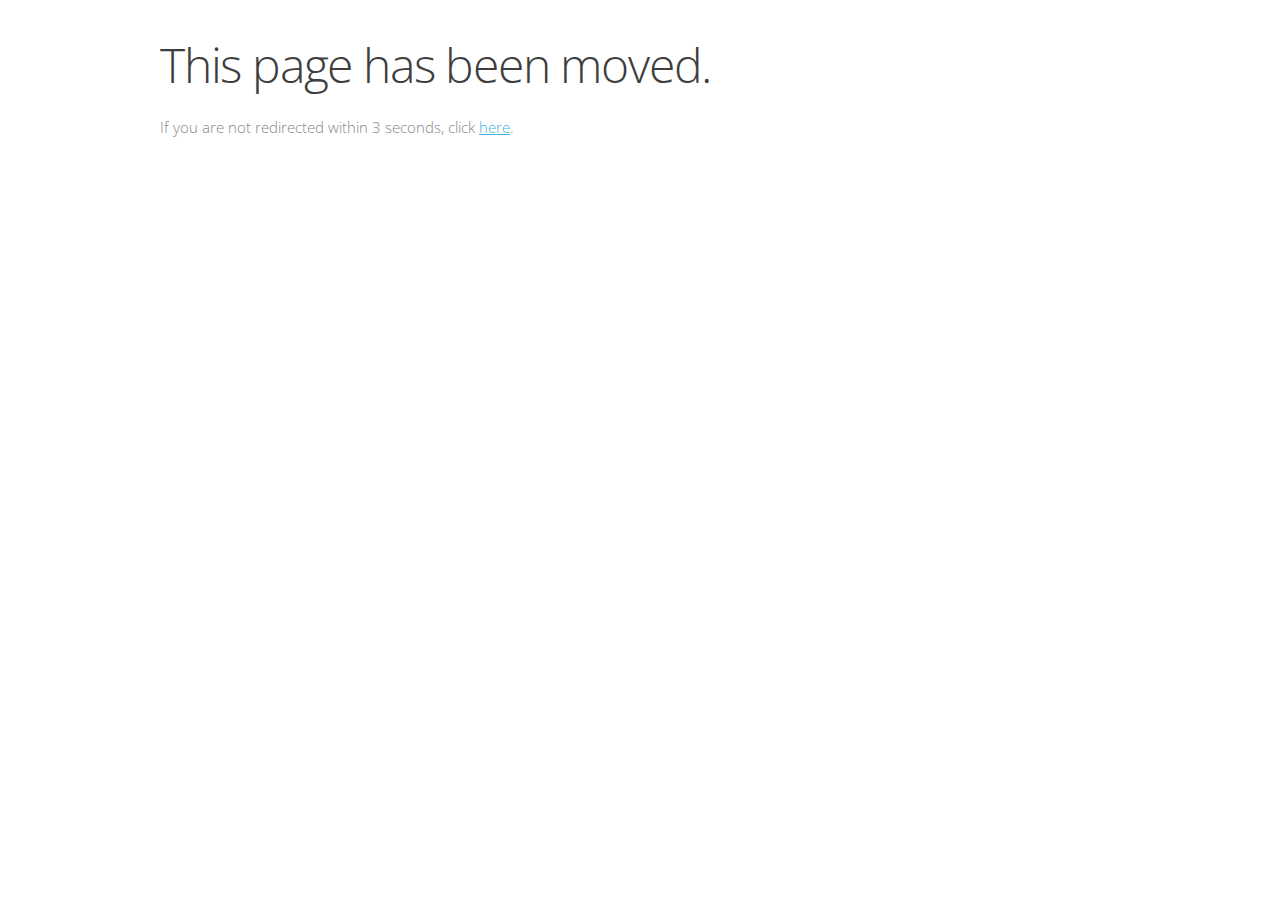
==== commit ad7ad7ed: "move to ctnormand.com" ====
--- a/index.html
+++ b/index.html
@@ -1,292 +1,16 @@
-<!DOCTYPE HTML>
-<!--
-	Miniport by HTML5 UP
-	html5up.net | @ajlkn
-	Free for personal and commercial use under the CCA 3.0 license (html5up.net/license)
--->
+<!DOCTYPE html>
 <html>
-
-<head>
-	<title>Welcome! - Christian Normand</title>
-	<meta charset="utf-8" />
-	<meta name="viewport" content="width=device-width, initial-scale=1, user-scalable=no" />
-	<link rel="stylesheet" href="assets/css/main.css" />
-</head>
-
-<body class="is-preload">
-
-	<!-- Nav -->
-	<nav id="nav">
-		<ul class="container">
-			<li><a href="#top">Home</a></li>
-			<li><a href="#work">Recent Projects</a></li>
-			<li><a href="#about">About Me</a></li>
-			<!-- <li><a href="#contact">Contact</a></li> -->
-		</ul>
-	</nav>
-
-	<!-- Home -->
-	<article id="top" class="wrapper style1">
-		<div class="container">
-			<div class="row">
-				<div class="col-4 col-5-large col-12-medium">
-					<span class="image fit"><img src="images/profile-pic.png" alt="profile picture" /></span>
-				</div>
-				<div class="col-8 col-7-large col-12-medium">
-					<header>
-						<h1>Hello!</h1>
-						<h1>I'm <strong>Christian Normand</strong>.</h1>
-					</header>
-					<p>I use data science to create
-						meaningful,<br>actionable solutions.
-					</p>
-					<ul class="social">
-						<li><a href="https://github.com/ctnormand1" target="_blank" class="icon brands fa-github"><span
-									class="label">GitHub</span></a></li>
-						<li><a href="https://www.linkedin.com/in/cnormand/" target="_blank"
-								class="icon brands fa-linkedin-in"><span class="label">LinkedIn</span></a></li>
-						<li><a href="https://medium.com/@ctnormand1" target="_blank"
-								class="icon brands fa-medium-m"><span class="label">medium</span></a></li>
-						<li><a href="https://ctnormand1.github.io/resume.pdf" target="_blank" class="button2"
-								style="width: 150px"><i class="far fa-file-pdf"></i> Resume</a></li>
-					</ul>
-				</div>
-			</div>
-		</div>
-	</article>
-
-	<!-- Work -->
-
-
-
-	<article id="work" class="wrapper style2">
-		<div class="container">
-			<header>
-				<h2>Recent Projects</h2>
-			</header>
-
-			<div class="row aln-center">
-
-				<div class="col-12 col-12-medium col-12-small">
-					<section class="box style1">
-						<div class="row">
-							<div class="col-4 col-4-large col-4-medium col-12-small">
-								<span class="image fit"><img src="images/smartwatt.jpg" alt="network" /></span>
-							</div>
-							<div class="col-8 col-8-large col-8-medium col-12-small" style="text-align: left;">
-								<h3>SmartWatt Home Energy Monitor</h3>
-
-								<p>
-									SmartWatt is an Arduino-powered energy
-									monitoring solution that delivers to-the-minute data and
-									historical trends through an online dashboard. In addition
-									to designing and building a Wi-Fi
-									enabled measurement device, I set up robust data
-									infrastructure using AWS services like IOT Core, DynamoDB,
-									and Lambda. I used Flask and Plotly Dash for the
-									dashboard application. All the tools I used
-									can be scaled for organizations with massive data
-									requirements, making this an incredibly valuable
-									skill-building project.
-								</p>
-								<p>
-									<strong>This app will be back online soon!</strong><br>
-									After a successful 6 months of runtime, I'm making some updates
-									and migrating to a new hosting provider.
-								</p>
-								<ul class="actions">
-									<li>
-										<a href="https://github.com/ctnormand1/home-energy-monitor" target="_blank"
-											class="button3">
-											View on GitHub
-										</a>
-									</li>
-								</ul>
-
-							</div>
-						</div>
-					</section>
-				</div>
-
-				<div class="col-12 col-12-medium col-12-small">
-					<section class="box style1">
-						<div class="row">
-							<div class="col-4 col-4-large col-4-medium col-12-small">
-								<span class="image fit"><img src="images/metal_network.jpg" alt="network" /></span>
-							</div>
-							<div class="col-8 col-8-large col-8-medium col-12-small" style="text-align: left;">
-								<h3>Image Classification with Active Learning</h3>
-
-								<p>
-									In this project, I explore active learning as a strategy
-									to reduce the amount of data required to train a
-									convolutional neural network for image classification.
-									This has many real-world applications - specifically
-									for projects where data needs to be collected and
-									annotated. Active learning leads to time savings and
-									cost reduction in the annotation phase, and ultimately
-									ensures you're getting the most value from your data.
-								</p>
-								<a href="https://github.com/ctnormand1/active_learning_demonstration" target="_blank"
-									class="button3">
-									View on GitHub
-								</a>
-							</div>
-						</div>
-					</section>
-				</div>
-
-				<div class="col-12 col-12-medium col-12-small">
-					<section class="box style1">
-						<div class="row">
-							<div class="col-4 col-4-large col-4-medium col-12-small">
-								<span class="image fit"><img src="images/books.jpg" alt="books" /></span>
-							</div>
-							<div class="col-8 col-8-large col-8-medium col-12-small" style="text-align: left;">
-								<h3>Underrepresentation in Higher Ed</h3>
-								<p>
-									In this analysis project, I explore underrepresentation
-									at California universities through SAT and ACT participation
-									rates. I used data from the California Department of Education
-									to determine which school districts served the largest
-									proportion of students from underrepresented minority
-									groups. I then pulled in exam participation rates to identify
-									11 school districts that would be a good starting point for
-									organizations working towards equity in higher education.
-								</p>
-								<a href="https://github.com/ctnormand1/standardized_test_analysis" target="_blank"
-									class="button3">
-									View on GitHub
-								</a>
-							</div>
-						</div>
-					</section>
-				</div>
-
-				<div class="col-12 col-12-medium col-12-small">
-					<section class="box style1">
-						<div class="row">
-							<div class="col-4 col-4-large col-4-medium col-12-small">
-								<span class="image fit"><img src="images/cyber_bullying.jpg"
-										alt="cyberbullying" /></span>
-							</div>
-							<div class="col-8 col-8-large col-8-medium col-12-small" style="text-align: left;">
-								<h3>Cyberbullying Detection</h3>
-								<p>
-									Can machine learning be used to detect cyberbulling
-									in online comments? I worked as part of
-									a small data science team to answer this question using
-									natural language processing (NLP) techniques. We
-									compared logistic regression, naive Bayes, support
-									vector classifier, and XGBoost models on their
-									accuracy detecting harassment in comments
-									from Wikipedia articles. XGBoost achieved the highest
-									accuracy, averaging 91.6 percent across our three
-									harassment metrics.
-								</p>
-								<a href="https://github.com/ctnormand1/cyber_bullying_detection" target="_blank"
-									class="button3">
-									View on GitHub
-								</a>
-							</div>
-						</div>
-					</section>
-				</div>
-
-			</div>
-	</article>
-
-	<!-- Portfolio -->
-	<article id="about" class="wrapper style3">
-		<div class="container">
-			<header>
-				<h2>About Me</h2>
-			</header>
-			<div class="row aln-center">
-				<div class="col-12 col-12-medium col-12-small">
-					<section class="box style1">
-						<p style="text-align: left">
-							<strong>I love learning how things work.</strong> When I was barely a toddler, I
-							would point at every technological contraption and demand to
-							know what it was and how it functioned. My inquisitive
-							spirit has been a driving force in my life ever since.
-						</p>
-						<p style="text-align: left">
-							I studied mechanical engineering in college, but found myself
-							fascinated by data because of its ability to inform, generate
-							insights, and even lead to new discoveries. In 2021,
-							I completed a data science immersive course through General
-							Assembly as a way to build my data science skillset
-							beyond what I'd previously learned through on-the-job
-							experience and self teaching. The statistical methods and
-							modeling techniques I learned are highly applicable to the projects I will work on
-							throughout
-							my career. Equally valuable, though, is my approach to solving
-							problems, which begins with the same question I asked as a child - "How does it work?"
-						</p>
-						<p style="text-align: left">
-							When I'm not crunching numbers, you can find me running,
-							cooking delicious food, or playing the drums &#x1F918;.
-						</p>
-
-
-					</section>
-				</div>
-			</div>
-	</article>
-
-	<!-- Contact -->
-	<article id="contact" class="wrapper style4">
-		<div class="container medium">
-			<header>
-				<h2>Get in touch!</h2>
-				<p>Send me a message using the form below, and I'll get back to you
-					shortly.</p>
-			</header>
-			<div class="row">
-				<div class="col-12">
-					<form method="POST" action="https://formspree.io/f/mqkwwrpa">
-						<div class="row">
-							<div class="col-6 col-12-small">
-								<input type="text" name="name" id="name" placeholder="Name" />
-							</div>
-							<div class="col-6 col-12-small">
-								<input type="text" name="email" id="email" placeholder="Email" />
-							</div>
-							<div class="col-12">
-								<input type="text" name="subject" id="subject" placeholder="Subject" />
-							</div>
-							<div class="col-12">
-								<textarea name="message" id="message" placeholder="Message"></textarea>
-							</div>
-							<div class="col-12">
-								<ul class="actions">
-									<li><input type="submit" value="Send Message" class="alt" /></li>
-									<li><input type="reset" value="Clear Form" class="alt" /></li>
-								</ul>
-							</div>
-						</div>
-					</form>
-				</div>
-			</div>
-
-			<footer>
-				<ul id="copyright">
-					<li>&copy; 2021 Christian Normand</li>
-					<li>Design: <a href="http://html5up.net">HTML5 UP</a></li>
-				</ul>
-			</footer>
-
-	</article>
-
-	<!-- Scripts -->
-	<script src="assets/js/jquery.min.js"></script>
-	<script src="assets/js/jquery.scrolly.min.js"></script>
-	<script src="assets/js/browser.min.js"></script>
-	<script src="assets/js/breakpoints.min.js"></script>
-	<script src="assets/js/util.js"></script>
-	<script src="assets/js/main.js"></script>
-
-</body>
-
-</html>+  <head>
+    <title>This page has been moved - Christian Normand</title>
+    <meta charset="utf-8" />
+    <meta http-equiv="refresh" content="3; URL=https://www.ctnormand.com/" />
+    <link rel="canonical" href="https://www.ctnormand.com/">
+    <link rel="stylesheet" href="assets/css/main.css" />
+   </head>
+   <body>
+    <div class="container">
+      <h1>This page has been moved.</h1>
+      <p>If you are not redirected within 3 seconds, click <a href="https://www.ctnormand.com/">here</a>.</p>
+    </div>
+   </body>
+</html>
